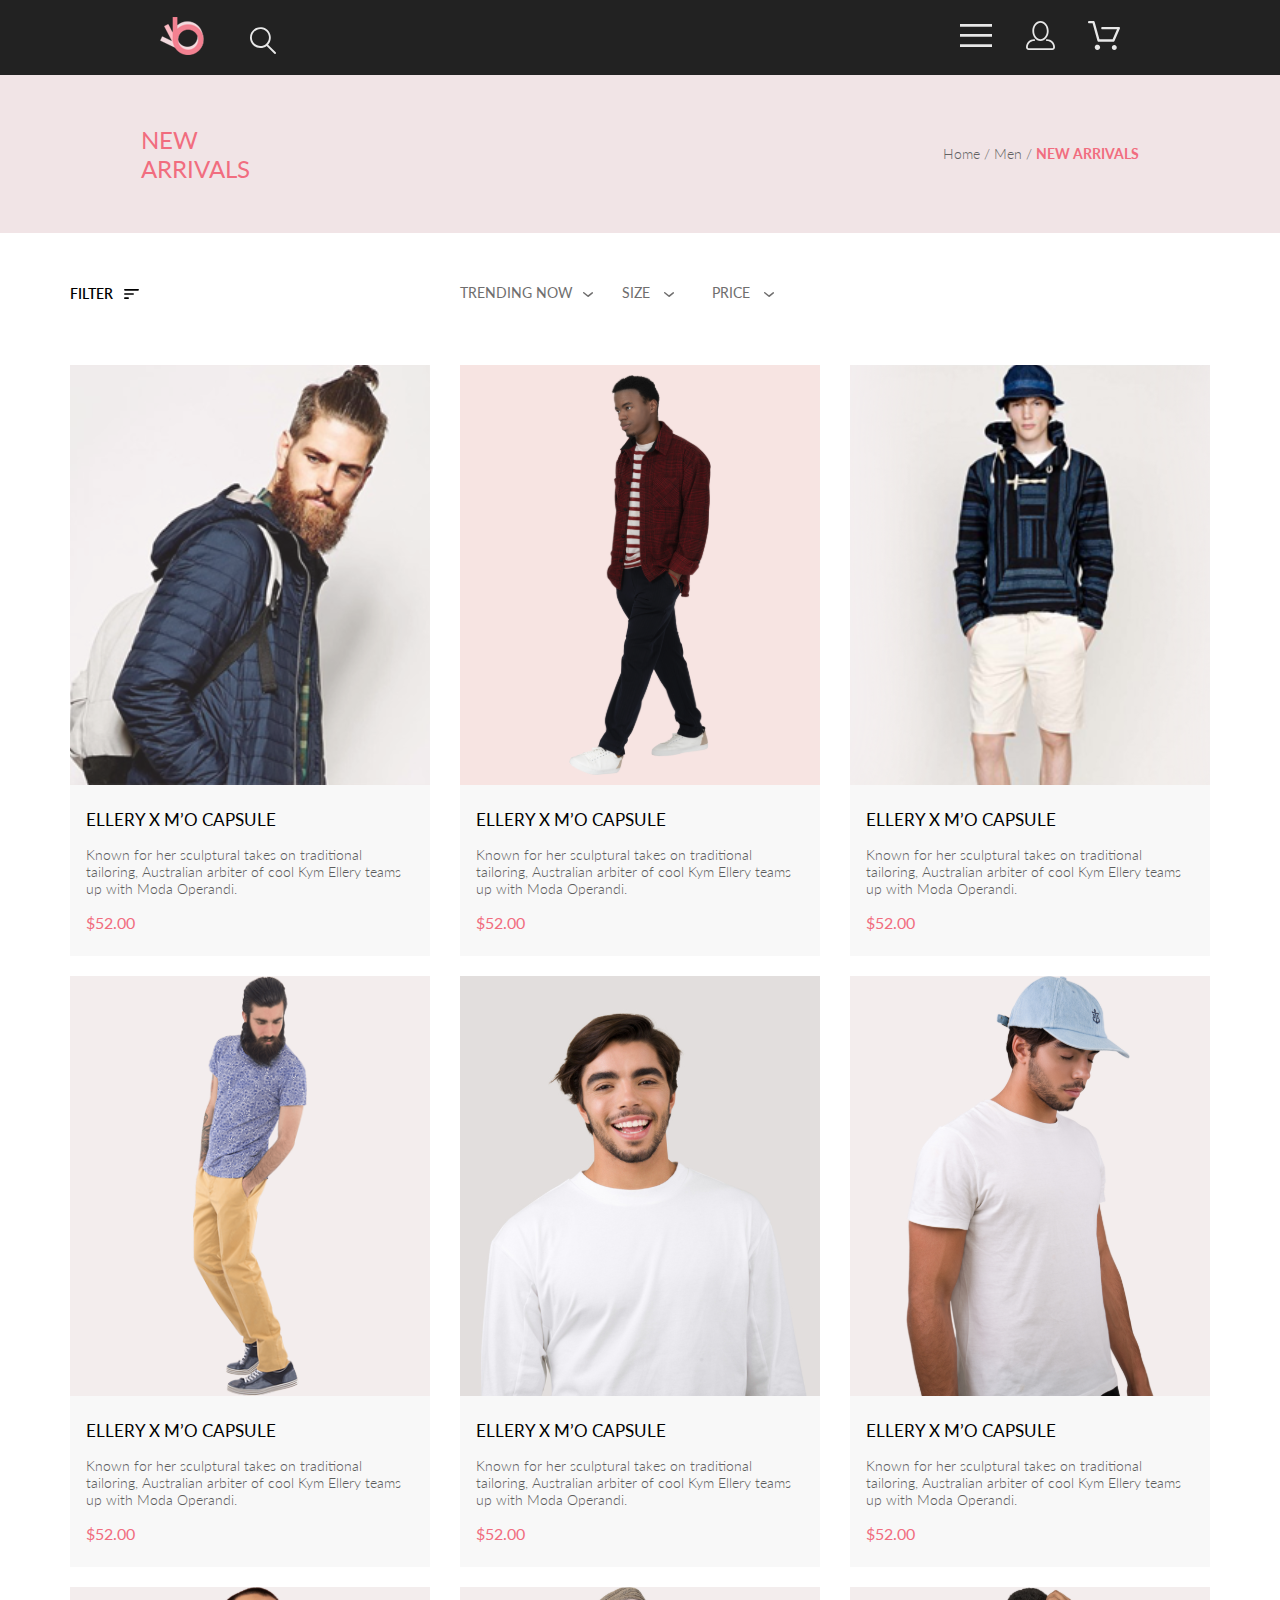
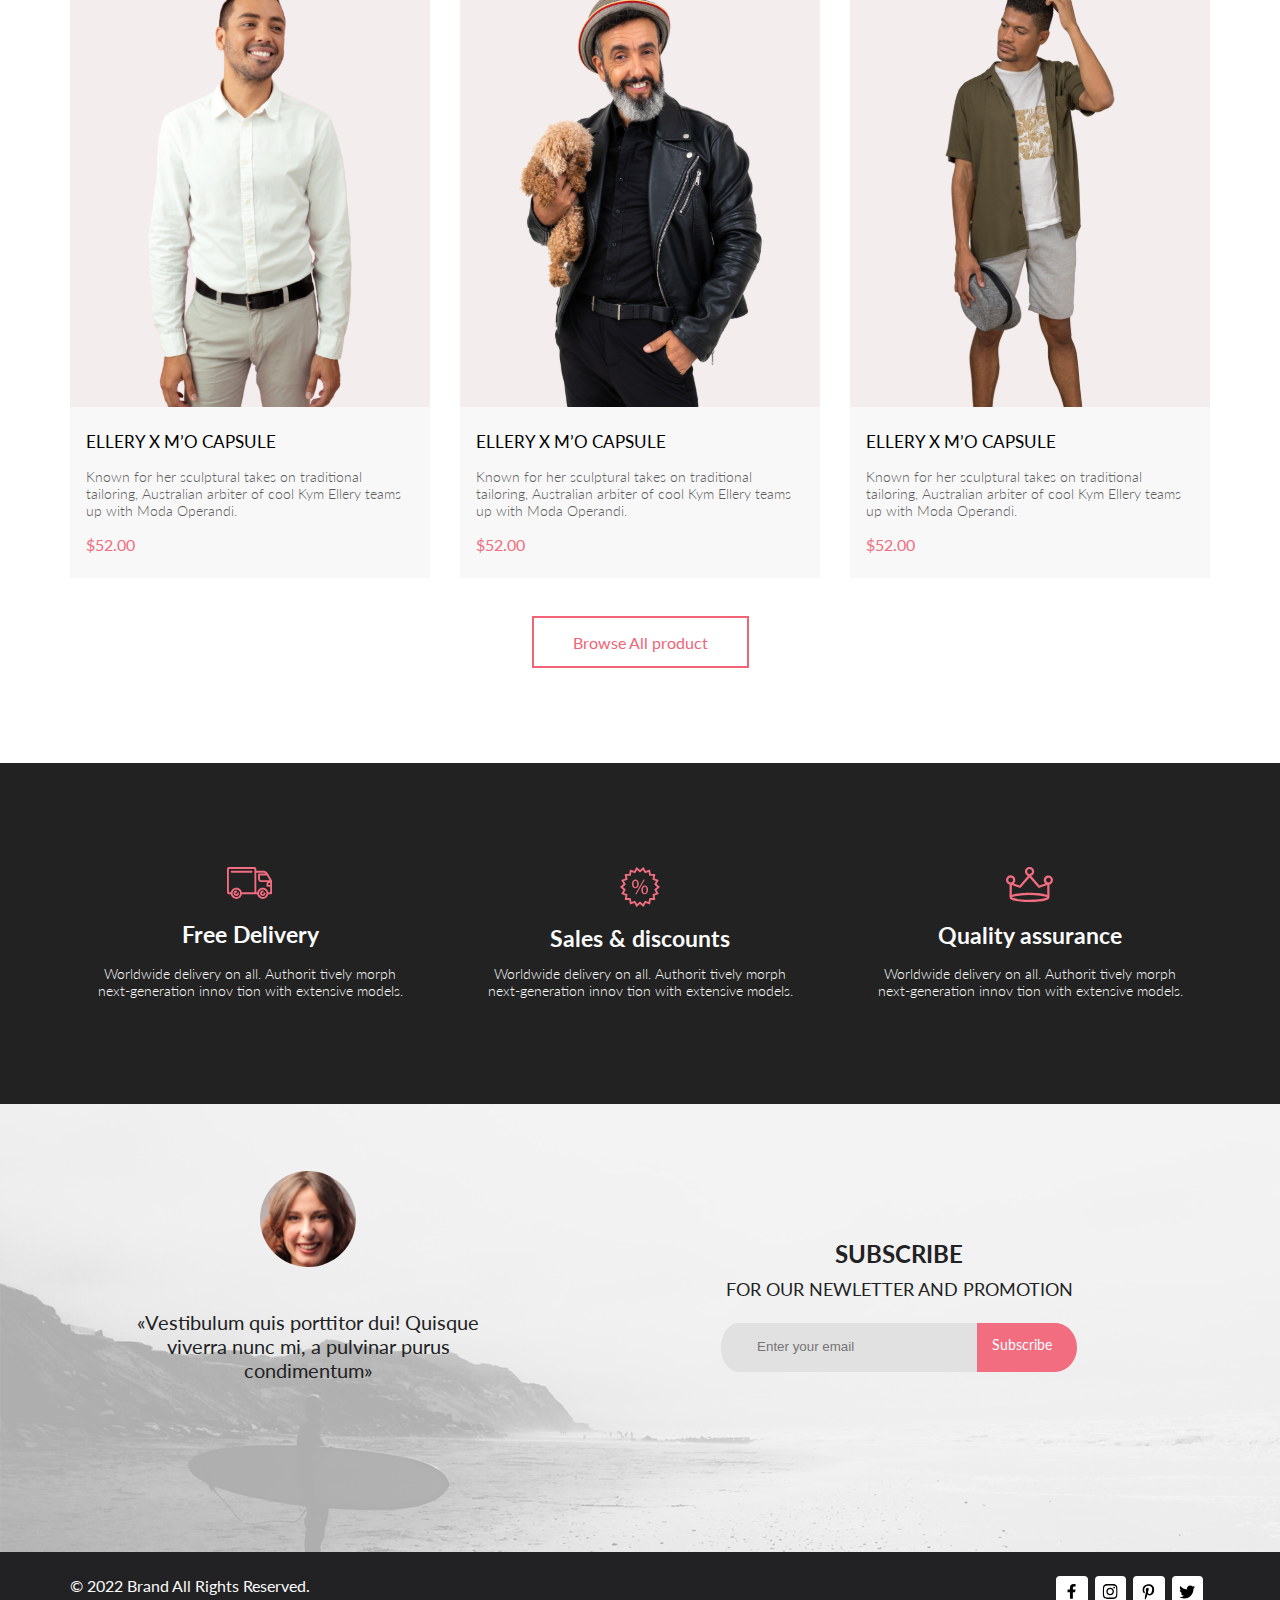
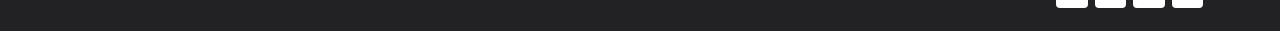
==== catalog.html @ faff92ba "создал выпадающие сортировки" ====
<!DOCTYPE html>
<html lang="en">
<head>
    <link rel="preconnect" href="https://fonts.googleapis.com">
    <link rel="preconnect" href="https://fonts.gstatic.com" crossorigin>
    <link href="https://fonts.googleapis.com/css2?family=Lato:wght@300;400;700;900&display=swap" rel="stylesheet">
    <meta charset="UTF-8">
    <meta name="viewport" content="width=device-width, initial-scale=1.0">
    <title>Document</title>
    <link rel="stylesheet" href="style.css">
</head>
<body>


    <header class="header_block">
        <div class="header">
            <nav class="left_header">
                <a class="ref_header refheader_5" href="index.html"><img class="left_header_logo" src="img/logo_left.svg"
                alt="logo_left"></a>                    <a class="ref_header refheader_4" href="#"><img src="img/Forma_1.svg" alt="forma_search"></a>
            </nav>
            <nav class="right_header">
                <a class="ref_header refheader_1" href="#"><img src="img/header/Forma1.svg" alt="Forma1"></a>
                <a class="ref_header refheader_2" href="#"><img src="img/header/Forma2.svg" alt="Forma2"></a>
                <a class="ref_header refheader_3" href="#"><img src="img/header/Forma3.svg" alt="Forma3"></a>
            </nav>
        </div>
    </header>


    <nav class="center_content_product">
        <div class="top_content_product">
            <div class="top_left">
                <div class="top_left_text">
                    <p class="new_arrivals_red_left">NEW ARRIVALS</p>
                </div>
            </div>
            <div class="right_top_product">
                <div class="right_top_box_product">
                    <a class="nav_ref_header" href="index.html">Home / </a>
                    <a class="nav_ref_header" href="catalog.html">Men / </a>
                    <a class="nav_ref_header" href="product.html"><span class="new_arrivals_red">NEW ARRIVALS</span></a>
                </div>
            </div>
        </div>
    </nav>
    <main class="filter_sort center">
        <details class="filter">
            <summary class="filter_summary"><span class="filter_text">FILTER</span> <svg width="15" height="10" viewBox="0 0 15 10" fill="none" xmlns="http://www.w3.org/2000/svg">
                <path
                    d="M0.833333 10H4.16667C4.625 10 5 9.625 5 9.16667C5 8.70833 4.625 8.33333 4.16667 8.33333H0.833333C0.375 8.33333 0 8.70833 0 9.16667C0 9.625 0.375 10 0.833333 10ZM0 0.833333C0 1.29167 0.375 1.66667 0.833333 1.66667H14.1667C14.625 1.66667 15 1.29167 15 0.833333C15 0.375 14.625 0 14.1667 0H0.833333C0.375 0 0 0.375 0 0.833333ZM0.833333 5.83333H9.16667C9.625 5.83333 10 5.45833 10 5C10 4.54167 9.625 4.16667 9.16667 4.16667H0.833333C0.375 4.16667 0 4.54167 0 5C0 5.45833 0.375 5.83333 0.833333 5.83333Z"
                    fill="black" />
            </svg>
            </summary>
            <div class="filter_content">
                <details open class="filter_item">
                    <summary class="filter_summary_heading">
                        <span class="filter_summary_heading_title">
                            CATEGORY
                        </span>
                    </summary>
                <div class="filter_link_box">
                    <a class="filter_link" href="#">Accessories</a>
                    <a class="filter_link" href="#">Bags</a>
                    <a class="filter_link" href="#">Denim</a>
                    <a class="filter_link" href="#">Hoodies & Sweatshirts</a>
                    <a class="filter_link" href="#">Jackets & Coats</a>
                    <a class="filter_link" href="#">Polos</a>
                    <a class="filter_link" href="#">Shirts</a>
                    <a class="filter_link" href="#">Shoes</a>
                    <a class="filter_link" href="#">Sweaters & Knits</a>
                    <a class="filter_link" href="#">T-Shirts</a>
                    <a class="filter_link" href="#">Tanks</a>
                </div>
                </details>
                <details class="filter_item">
                    <summary class="filter_summary_heading">
                        <span class="filter_summary_heading_title">
                            BRAND
                        </span>
                    </summary>
                    <div class="filter_link_box">
                        <a class="filter_link" href="#">Accessories</a>
                        <a class="filter_link" href="#">Bags</a>
                        <a class="filter_link" href="#">Denim</a>
                        <a class="filter_link" href="#">Hoodies & Sweatshirts</a>
                        <a class="filter_link" href="#">Jackets & Coats</a>
                        <a class="filter_link" href="#">Polos</a>
                        <a class="filter_link" href="#">Shirts</a>
                        <a class="filter_link" href="#">Shoes</a>
                        <a class="filter_link" href="#">Sweaters & Knits</a>
                        <a class="filter_link" href="#">T-Shirts</a>
                        <a class="filter_link" href="#">Tanks</a>
                    </div>
                </details>
                <details class="filter_item">
                    <summary class="filter_summary_heading">
                        <span class="filter_summary_heading_title">
                            DESIGNER
                        </span>
                    </summary>
                    <div class="filter_link_box">
                        <a class="filter_link" href="#">Accessories</a>
                        <a class="filter_link" href="#">Bags</a>
                        <a class="filter_link" href="#">Denim</a>
                        <a class="filter_link" href="#">Hoodies & Sweatshirts</a>
                        <a class="filter_link" href="#">Jackets & Coats</a>
                        <a class="filter_link" href="#">Polos</a>
                        <a class="filter_link" href="#">Shirts</a>
                        <a class="filter_link" href="#">Shoes</a>
                        <a class="filter_link" href="#">Sweaters & Knits</a>
                        <a class="filter_link" href="#">T-Shirts</a>
                        <a class="filter_link" href="#">Tanks</a>
                    </div>
                </details>
            </div>
        </details>
        <div class="sort">
            <details class="sort_trending">
                <summary class="sort_summary" >
                    <span class="sort_text">TRENDING NOW</span><svg width="11" height="6" viewBox="0 0 11 6" fill="none" xmlns="http://www.w3.org/2000/svg">
                        <path
                            d="M5.00214 5.00214C4.83521 5.00247 4.67343 4.94433 4.54488 4.83782L0.258102 1.2655C0.112196 1.14422 0.0204417 0.969958 0.00302325 0.781035C-0.0143952 0.592112 0.0439493 0.404007 0.165221 0.258101C0.286493 0.112196 0.460759 0.0204417 0.649682 0.00302327C0.838605 -0.0143952 1.02671 0.043949 1.17262 0.165221L5.00214 3.36602L8.83167 0.279536C8.90475 0.220188 8.98884 0.175869 9.0791 0.149125C9.16937 0.122382 9.26403 0.113741 9.35764 0.1237C9.45126 0.133659 9.54198 0.162021 9.6246 0.207156C9.70722 0.252292 9.7801 0.313311 9.83906 0.386705C9.90449 0.460167 9.95405 0.546351 9.98462 0.639855C10.0152 0.733359 10.0261 0.83217 10.0167 0.930097C10.0073 1.02802 9.97784 1.12296 9.93005 1.20895C9.88227 1.29494 9.81723 1.37013 9.73904 1.42982L5.45225 4.88068C5.32002 4.97036 5.16154 5.01312 5.00214 5.00214Z"
                            fill="#6F6E6E" />
                    </svg>
                </summary>
                <div class="sort_check_box_trending checked">

                    <input  class="sort_checkbox_item" type="checkbox" name="XS" id="XS">
                    <label for="XS">TOP</label>
                </div>
                <div class="sort_check_box_trending checked">

                    <input  class="sort_checkbox_item" type="checkbox" name="S" id="S" value="">
                    <label for="S">HIT</label>
                </div>
                <div class="sort_check_box_trending checked">

                    <input  class="sort_checkbox_item" type="checkbox" name="M" id="M">
                    <label for="M">HOT</label>
                </div>
                <div class="sort_check_box_trending checked">

                    <input  class="sort_checkbox_item" type="checkbox" name="L" id="L">
                    <label for="L">NEW</label>
                </div>
            </details>
            <details class="sort_size">
                <summary class="sort_summary">
                    <span class="sort_text">
                        SIZE
                    </span>
                    <svg width="11" height="6" viewBox="0 0 11 6"fill="none"
                        xmlns="http://www.w3.org/2000/svg">
                        <path
                        d="M5.00214 5.00214C4.83521 5.00247 4.67343 4.94433 4.54488 4.83782L0.258102 1.2655C0.112196 1.14422 0.0204417 0.969958 0.00302325 0.781035C-0.0143952 0.592112 0.0439493 0.404007 0.165221 0.258101C0.286493 0.112196 0.460759 0.0204417 0.649682 0.00302327C0.838605 -0.0143952 1.02671 0.043949 1.17262 0.165221L5.00214 3.36602L8.83167 0.279536C8.90475 0.220188 8.98884 0.175869 9.0791 0.149125C9.16937 0.122382 9.26403 0.113741 9.35764 0.1237C9.45126 0.133659 9.54198 0.162021 9.6246 0.207156C9.70722 0.252292 9.7801 0.313311 9.83906 0.386705C9.90449 0.460167 9.95405 0.546351 9.98462 0.639855C10.0152 0.733359 10.0261 0.83217 10.0167 0.930097C10.0073 1.02802 9.97784 1.12296 9.93005 1.20895C9.88227 1.29494 9.81723 1.37013 9.73904 1.42982L5.45225 4.88068C5.32002 4.97036 5.16154 5.01312 5.00214 5.00214Z"
                        fill="#6F6E6E" />
                    </svg>
                </summary>
                <div class="sort_box">
                    <div class="sort_check_box_size checked">
                        <input class="sort_checkbox_item" type="checkbox" name="XS" id="XS">
                        <label for="XS">XS</label>
                    </div>
                    <div class="sort_check_box_size checked">

                        <input class="sort_checkbox_item" type="checkbox" name="S" id="S">
                        <label for="S">S</label>
                    </div>
                    <div class="sort_check_box_size checked">

                        <input class="sort_checkbox_item" type="checkbox" name="M" id="M">
                        <label for="M">M</label>
                    </div>
                    <div class="sort_check_box_size checked">
                        <input class="sort_checkbox_item" type="checkbox" name="L" id="L">
                        <label for="L">L</label>
                    </div>
                </div>
            </details>
            <details class="sort_price">
                <summary class="sort_summary">
                    <span class="sort_text">
                        PRICE
                    </span>
                    <svg width="11" height="6" viewBox="0 0 11 6" fill="none"
                        xmlns="http://www.w3.org/2000/svg">
                        <path
                            d="M5.00214 5.00214C4.83521 5.00247 4.67343 4.94433 4.54488 4.83782L0.258102 1.2655C0.112196 1.14422 0.0204417 0.969958 0.00302325 0.781035C-0.0143952 0.592112 0.0439493 0.404007 0.165221 0.258101C0.286493 0.112196 0.460759 0.0204417 0.649682 0.00302327C0.838605 -0.0143952 1.02671 0.043949 1.17262 0.165221L5.00214 3.36602L8.83167 0.279536C8.90475 0.220188 8.98884 0.175869 9.0791 0.149125C9.16937 0.122382 9.26403 0.113741 9.35764 0.1237C9.45126 0.133659 9.54198 0.162021 9.6246 0.207156C9.70722 0.252292 9.7801 0.313311 9.83906 0.386705C9.90449 0.460167 9.95405 0.546351 9.98462 0.639855C10.0152 0.733359 10.0261 0.83217 10.0167 0.930097C10.0073 1.02802 9.97784 1.12296 9.93005 1.20895C9.88227 1.29494 9.81723 1.37013 9.73904 1.42982L5.45225 4.88068C5.32002 4.97036 5.16154 5.01312 5.00214 5.00214Z"
                        fill="#6F6E6E" />
                    </svg>
                </summary>
                <div class="sort_check_box_price checked">
                    <input class="sort_checkbox_item" type="checkbox" name="XS" id="XS">
                    <label for="XS">Cheaply</label>
                </div>
                <div class="sort_check_box_price checked">
                    <input class="sort_checkbox_item" type="checkbox" name="S" id="S">
                    <label for="S">Stock</label>
                </div>
                <div class="sort_check_box_price checked">
                    <input class="sort_checkbox_item" type="checkbox" name="M" id="M">
                    <label for="M">Expensive</label>
                </div>
                <div class="sort_check_box_price checked">
                    <input class="sort_checkbox_item" type="checkbox" name="L" id="L">
                    <label for="M">Exclusive</label>
                </div>
            </details>
        </div>
    </main>

    <main class="center_content">
            <div class="low_content">
                <div class="low_flex_grid_content">
                    <div class="low_grid_catalog">
                        <div class="item">
                            <div class="img">
                                <img class="img_grid_center" src="img/low/Rectangle15copy1.svg" width="360" height="420"
                                    alt="15copy">
                                <div class="mask">
                                    <div class="border_mask">
                                        <svg xmlns="http://www.w3.org/2000/svg" width="27" height="25" viewBox="0 0 27 25"
                                            fill="none">
                                            <path
                                                d="M21.9521 23.2662H21.8397C21.2306 23.2662 20.7188 22.7666 20.6746 22.1289C20.6302 21.4602 21.1187 20.8781 21.7637 20.8341C21.7891 20.8324 21.8156 20.8315 21.8417 20.8315C22.4587 20.8315 22.9755 21.3214 23.0213 21.9482C23.0331 22.1967 22.9926 22.5509 22.7371 22.8434L22.7312 22.8502L22.7254 22.8571C22.5287 23.0907 22.2619 23.2316 21.9521 23.2662ZM8.22003 23.2599C7.56946 23.2599 7.04022 22.7169 7.04022 22.0496C7.04022 21.3827 7.56946 20.8401 8.22003 20.8401C8.87061 20.8401 9.39984 21.3827 9.39984 22.0496C9.39984 22.7169 8.87061 23.2599 8.22003 23.2599Z"
                                                fill="white" />
                                            <path
                                                d="M21.8765 22.2662C21.9215 22.2549 21.9428 22.2339 21.9605 22.2129C21.9683 22.2037 21.9761 22.1946 21.9839 22.1855C22.0204 22.1438 22.0237 22.0553 22.0229 22.0105C22.0097 21.9044 21.9189 21.8315 21.8417 21.8315C21.838 21.8315 21.8341 21.8317 21.8317 21.8318C21.7536 21.8372 21.6658 21.9409 21.6724 22.0625C21.6818 22.1793 21.7679 22.2662 21.8397 22.2662H21.8765ZM8.22003 22.2599C8.31921 22.2599 8.39984 22.1655 8.39984 22.0496C8.39984 21.9341 8.31921 21.8401 8.22003 21.8401C8.12091 21.8401 8.04022 21.9341 8.04022 22.0496C8.04022 22.1655 8.12091 22.2599 8.22003 22.2599ZM21.9999 24.2662C21.9522 24.2662 21.8883 24.2662 21.8397 24.2662C20.7021 24.2662 19.7571 23.3545 19.677 22.198C19.5969 20.9929 20.4942 19.9183 21.6957 19.8364C21.7446 19.8331 21.7933 19.8315 21.8417 19.8315C22.9804 19.8315 23.9418 20.7324 24.0195 21.8884C24.051 22.4915 23.8746 23.0612 23.4903 23.5012C23.106 23.9575 22.5768 24.2177 21.9999 24.2662ZM8.22003 24.2599C7.01581 24.2599 6.04022 23.2709 6.04022 22.0496C6.04022 20.8291 7.01581 19.8401 8.22003 19.8401C9.42419 19.8401 10.3998 20.8291 10.3998 22.0496C10.3998 23.2709 9.42419 24.2599 8.22003 24.2599ZM21.1989 17.3938H9.13354C8.70062 17.3938 8.31635 17.1005 8.2038 16.6775L4.27802 2.24768H1.52222C0.993896 2.24768 0.561035 1.80859 0.561035 1.27039C0.561035 0.733032 0.993896 0.292969 1.52222 0.292969H4.99982C5.43182 0.292969 5.8161 0.586304 5.92859 1.01025L9.85443 15.4391H20.5581L24.1149 7.13379H12.2583C11.7291 7.13379 11.2962 6.69373 11.2962 6.15649C11.2962 5.61914 11.7291 5.17908 12.2583 5.17908H25.5891C25.9095 5.17908 26.2146 5.34192 26.3901 5.61914C26.5665 5.89539 26.5989 6.23743 26.4702 6.547L22.08 16.807C21.9198 17.1653 21.5832 17.3938 21.1989 17.3938Z"
                                                fill="white" />
                                            <path
                                                d="M21.8765 22.2662C21.9215 22.2549 21.9428 22.2339 21.9605 22.2129C21.9683 22.2037 21.9761 22.1946 21.9839 22.1855C22.0204 22.1438 22.0237 22.0553 22.0229 22.0105C22.0097 21.9044 21.9189 21.8315 21.8417 21.8315C21.838 21.8315 21.8341 21.8317 21.8317 21.8318C21.7536 21.8372 21.6658 21.9409 21.6724 22.0625C21.6818 22.1793 21.7679 22.2662 21.8397 22.2662H21.8765ZM8.22003 22.2599C8.31921 22.2599 8.39984 22.1655 8.39984 22.0496C8.39984 21.9341 8.31921 21.8401 8.22003 21.8401C8.12091 21.8401 8.04022 21.9341 8.04022 22.0496C8.04022 22.1655 8.12091 22.2599 8.22003 22.2599ZM21.9999 24.2662C21.9522 24.2662 21.8883 24.2662 21.8397 24.2662C20.7021 24.2662 19.7571 23.3545 19.677 22.198C19.5969 20.9929 20.4942 19.9183 21.6957 19.8364C21.7446 19.8331 21.7933 19.8315 21.8417 19.8315C22.9804 19.8315 23.9418 20.7324 24.0195 21.8884C24.051 22.4915 23.8746 23.0612 23.4903 23.5012C23.106 23.9575 22.5768 24.2177 21.9999 24.2662ZM8.22003 24.2599C7.01581 24.2599 6.04022 23.2709 6.04022 22.0496C6.04022 20.8291 7.01581 19.8401 8.22003 19.8401C9.42419 19.8401 10.3998 20.8291 10.3998 22.0496C10.3998 23.2709 9.42419 24.2599 8.22003 24.2599ZM21.1989 17.3938H9.13354C8.70062 17.3938 8.31635 17.1005 8.2038 16.6775L4.27802 2.24768H1.52222C0.993896 2.24768 0.561035 1.80859 0.561035 1.27039C0.561035 0.733032 0.993896 0.292969 1.52222 0.292969H4.99982C5.43182 0.292969 5.8161 0.586304 5.92859 1.01025L9.85443 15.4391H20.5581L24.1149 7.13379H12.2583C11.7291 7.13379 11.2962 6.69373 11.2962 6.15649C11.2962 5.61914 11.7291 5.17908 12.2583 5.17908H25.5891C25.9095 5.17908 26.2146 5.34192 26.3901 5.61914C26.5665 5.89539 26.5989 6.23743 26.4702 6.547L22.08 16.807C21.9198 17.1653 21.5832 17.3938 21.1989 17.3938Z"
                                                fill="white" />
                                        </svg>
                                        <p class="to_take">Add to&nbsp;Cart</p>
                                    </div>
                                </div>
                            </div>
                            <div class="low_grid_text_box">
                                <h5 class="h5_grid_title">ELLERY X&nbsp;M&rsquo;O CAPSULE</h5>
                                <p class="p_greed_text">Known for her sculptural takes on&nbsp;traditional tailoring,
                                    Australian arbiter of&nbsp;cool Kym Ellery teams up&nbsp;with Moda
                                    Operandi.</p>
                                <h5 class="price">$52.00</h5>
                            </div>
                        </div>
                        <div class="item">
                            <div class="img">
                                <img class="img_grid_center_2" src="img/catalog/Layer_51_black.svg" alt="Layer_51_black">
                                <div class="mask">
                                    <div class="border_mask">
                                        <svg xmlns="http://www.w3.org/2000/svg" width="27" height="25" viewBox="0 0 27 25"
                                            fill="none">
                                            <path
                                                d="M21.9521 23.2662H21.8397C21.2306 23.2662 20.7188 22.7666 20.6746 22.1289C20.6302 21.4602 21.1187 20.8781 21.7637 20.8341C21.7891 20.8324 21.8156 20.8315 21.8417 20.8315C22.4587 20.8315 22.9755 21.3214 23.0213 21.9482C23.0331 22.1967 22.9926 22.5509 22.7371 22.8434L22.7312 22.8502L22.7254 22.8571C22.5287 23.0907 22.2619 23.2316 21.9521 23.2662ZM8.22003 23.2599C7.56946 23.2599 7.04022 22.7169 7.04022 22.0496C7.04022 21.3827 7.56946 20.8401 8.22003 20.8401C8.87061 20.8401 9.39984 21.3827 9.39984 22.0496C9.39984 22.7169 8.87061 23.2599 8.22003 23.2599Z"
                                                fill="white" />
                                            <path
                                                d="M21.8765 22.2662C21.9215 22.2549 21.9428 22.2339 21.9605 22.2129C21.9683 22.2037 21.9761 22.1946 21.9839 22.1855C22.0204 22.1438 22.0237 22.0553 22.0229 22.0105C22.0097 21.9044 21.9189 21.8315 21.8417 21.8315C21.838 21.8315 21.8341 21.8317 21.8317 21.8318C21.7536 21.8372 21.6658 21.9409 21.6724 22.0625C21.6818 22.1793 21.7679 22.2662 21.8397 22.2662H21.8765ZM8.22003 22.2599C8.31921 22.2599 8.39984 22.1655 8.39984 22.0496C8.39984 21.9341 8.31921 21.8401 8.22003 21.8401C8.12091 21.8401 8.04022 21.9341 8.04022 22.0496C8.04022 22.1655 8.12091 22.2599 8.22003 22.2599ZM21.9999 24.2662C21.9522 24.2662 21.8883 24.2662 21.8397 24.2662C20.7021 24.2662 19.7571 23.3545 19.677 22.198C19.5969 20.9929 20.4942 19.9183 21.6957 19.8364C21.7446 19.8331 21.7933 19.8315 21.8417 19.8315C22.9804 19.8315 23.9418 20.7324 24.0195 21.8884C24.051 22.4915 23.8746 23.0612 23.4903 23.5012C23.106 23.9575 22.5768 24.2177 21.9999 24.2662ZM8.22003 24.2599C7.01581 24.2599 6.04022 23.2709 6.04022 22.0496C6.04022 20.8291 7.01581 19.8401 8.22003 19.8401C9.42419 19.8401 10.3998 20.8291 10.3998 22.0496C10.3998 23.2709 9.42419 24.2599 8.22003 24.2599ZM21.1989 17.3938H9.13354C8.70062 17.3938 8.31635 17.1005 8.2038 16.6775L4.27802 2.24768H1.52222C0.993896 2.24768 0.561035 1.80859 0.561035 1.27039C0.561035 0.733032 0.993896 0.292969 1.52222 0.292969H4.99982C5.43182 0.292969 5.8161 0.586304 5.92859 1.01025L9.85443 15.4391H20.5581L24.1149 7.13379H12.2583C11.7291 7.13379 11.2962 6.69373 11.2962 6.15649C11.2962 5.61914 11.7291 5.17908 12.2583 5.17908H25.5891C25.9095 5.17908 26.2146 5.34192 26.3901 5.61914C26.5665 5.89539 26.5989 6.23743 26.4702 6.547L22.08 16.807C21.9198 17.1653 21.5832 17.3938 21.1989 17.3938Z"
                                                fill="white" />
                                            <path
                                                d="M21.8765 22.2662C21.9215 22.2549 21.9428 22.2339 21.9605 22.2129C21.9683 22.2037 21.9761 22.1946 21.9839 22.1855C22.0204 22.1438 22.0237 22.0553 22.0229 22.0105C22.0097 21.9044 21.9189 21.8315 21.8417 21.8315C21.838 21.8315 21.8341 21.8317 21.8317 21.8318C21.7536 21.8372 21.6658 21.9409 21.6724 22.0625C21.6818 22.1793 21.7679 22.2662 21.8397 22.2662H21.8765ZM8.22003 22.2599C8.31921 22.2599 8.39984 22.1655 8.39984 22.0496C8.39984 21.9341 8.31921 21.8401 8.22003 21.8401C8.12091 21.8401 8.04022 21.9341 8.04022 22.0496C8.04022 22.1655 8.12091 22.2599 8.22003 22.2599ZM21.9999 24.2662C21.9522 24.2662 21.8883 24.2662 21.8397 24.2662C20.7021 24.2662 19.7571 23.3545 19.677 22.198C19.5969 20.9929 20.4942 19.9183 21.6957 19.8364C21.7446 19.8331 21.7933 19.8315 21.8417 19.8315C22.9804 19.8315 23.9418 20.7324 24.0195 21.8884C24.051 22.4915 23.8746 23.0612 23.4903 23.5012C23.106 23.9575 22.5768 24.2177 21.9999 24.2662ZM8.22003 24.2599C7.01581 24.2599 6.04022 23.2709 6.04022 22.0496C6.04022 20.8291 7.01581 19.8401 8.22003 19.8401C9.42419 19.8401 10.3998 20.8291 10.3998 22.0496C10.3998 23.2709 9.42419 24.2599 8.22003 24.2599ZM21.1989 17.3938H9.13354C8.70062 17.3938 8.31635 17.1005 8.2038 16.6775L4.27802 2.24768H1.52222C0.993896 2.24768 0.561035 1.80859 0.561035 1.27039C0.561035 0.733032 0.993896 0.292969 1.52222 0.292969H4.99982C5.43182 0.292969 5.8161 0.586304 5.92859 1.01025L9.85443 15.4391H20.5581L24.1149 7.13379H12.2583C11.7291 7.13379 11.2962 6.69373 11.2962 6.15649C11.2962 5.61914 11.7291 5.17908 12.2583 5.17908H25.5891C25.9095 5.17908 26.2146 5.34192 26.3901 5.61914C26.5665 5.89539 26.5989 6.23743 26.4702 6.547L22.08 16.807C21.9198 17.1653 21.5832 17.3938 21.1989 17.3938Z"
                                                fill="white" />
                                        </svg>
                                        <p class="to_take">Add to&nbsp;Cart</p>
                                    </div>
                                </div>
                            </div>
                            <div class="low_grid_text_box">
                                <h5 class="h5_grid_title">ELLERY X&nbsp;M&rsquo;O CAPSULE</h5>
                                <p class="p_greed_text">Known for her sculptural takes on&nbsp;traditional tailoring,
                                    Australian arbiter of&nbsp;cool Kym Ellery teams up&nbsp;with Moda
                                    Operandi.</p>
                                <h5 class="price">$52.00</h5>
                            </div>
                        </div>
                        <div class="item">
                            <div class="img">
                                <img class="img_grid_center" src="img/low/Rectangle15copy_1.svg" alt="15copy1">
                                <div class="mask">
                                    <div class="border_mask">
                                        <svg xmlns="http://www.w3.org/2000/svg" width="27" height="25" viewBox="0 0 27 25"
                                            fill="none">
                                            <path
                                                d="M21.9521 23.2662H21.8397C21.2306 23.2662 20.7188 22.7666 20.6746 22.1289C20.6302 21.4602 21.1187 20.8781 21.7637 20.8341C21.7891 20.8324 21.8156 20.8315 21.8417 20.8315C22.4587 20.8315 22.9755 21.3214 23.0213 21.9482C23.0331 22.1967 22.9926 22.5509 22.7371 22.8434L22.7312 22.8502L22.7254 22.8571C22.5287 23.0907 22.2619 23.2316 21.9521 23.2662ZM8.22003 23.2599C7.56946 23.2599 7.04022 22.7169 7.04022 22.0496C7.04022 21.3827 7.56946 20.8401 8.22003 20.8401C8.87061 20.8401 9.39984 21.3827 9.39984 22.0496C9.39984 22.7169 8.87061 23.2599 8.22003 23.2599Z"
                                                fill="white" />
                                            <path
                                                d="M21.8765 22.2662C21.9215 22.2549 21.9428 22.2339 21.9605 22.2129C21.9683 22.2037 21.9761 22.1946 21.9839 22.1855C22.0204 22.1438 22.0237 22.0553 22.0229 22.0105C22.0097 21.9044 21.9189 21.8315 21.8417 21.8315C21.838 21.8315 21.8341 21.8317 21.8317 21.8318C21.7536 21.8372 21.6658 21.9409 21.6724 22.0625C21.6818 22.1793 21.7679 22.2662 21.8397 22.2662H21.8765ZM8.22003 22.2599C8.31921 22.2599 8.39984 22.1655 8.39984 22.0496C8.39984 21.9341 8.31921 21.8401 8.22003 21.8401C8.12091 21.8401 8.04022 21.9341 8.04022 22.0496C8.04022 22.1655 8.12091 22.2599 8.22003 22.2599ZM21.9999 24.2662C21.9522 24.2662 21.8883 24.2662 21.8397 24.2662C20.7021 24.2662 19.7571 23.3545 19.677 22.198C19.5969 20.9929 20.4942 19.9183 21.6957 19.8364C21.7446 19.8331 21.7933 19.8315 21.8417 19.8315C22.9804 19.8315 23.9418 20.7324 24.0195 21.8884C24.051 22.4915 23.8746 23.0612 23.4903 23.5012C23.106 23.9575 22.5768 24.2177 21.9999 24.2662ZM8.22003 24.2599C7.01581 24.2599 6.04022 23.2709 6.04022 22.0496C6.04022 20.8291 7.01581 19.8401 8.22003 19.8401C9.42419 19.8401 10.3998 20.8291 10.3998 22.0496C10.3998 23.2709 9.42419 24.2599 8.22003 24.2599ZM21.1989 17.3938H9.13354C8.70062 17.3938 8.31635 17.1005 8.2038 16.6775L4.27802 2.24768H1.52222C0.993896 2.24768 0.561035 1.80859 0.561035 1.27039C0.561035 0.733032 0.993896 0.292969 1.52222 0.292969H4.99982C5.43182 0.292969 5.8161 0.586304 5.92859 1.01025L9.85443 15.4391H20.5581L24.1149 7.13379H12.2583C11.7291 7.13379 11.2962 6.69373 11.2962 6.15649C11.2962 5.61914 11.7291 5.17908 12.2583 5.17908H25.5891C25.9095 5.17908 26.2146 5.34192 26.3901 5.61914C26.5665 5.89539 26.5989 6.23743 26.4702 6.547L22.08 16.807C21.9198 17.1653 21.5832 17.3938 21.1989 17.3938Z"
                                                fill="white" />
                                            <path
                                                d="M21.8765 22.2662C21.9215 22.2549 21.9428 22.2339 21.9605 22.2129C21.9683 22.2037 21.9761 22.1946 21.9839 22.1855C22.0204 22.1438 22.0237 22.0553 22.0229 22.0105C22.0097 21.9044 21.9189 21.8315 21.8417 21.8315C21.838 21.8315 21.8341 21.8317 21.8317 21.8318C21.7536 21.8372 21.6658 21.9409 21.6724 22.0625C21.6818 22.1793 21.7679 22.2662 21.8397 22.2662H21.8765ZM8.22003 22.2599C8.31921 22.2599 8.39984 22.1655 8.39984 22.0496C8.39984 21.9341 8.31921 21.8401 8.22003 21.8401C8.12091 21.8401 8.04022 21.9341 8.04022 22.0496C8.04022 22.1655 8.12091 22.2599 8.22003 22.2599ZM21.9999 24.2662C21.9522 24.2662 21.8883 24.2662 21.8397 24.2662C20.7021 24.2662 19.7571 23.3545 19.677 22.198C19.5969 20.9929 20.4942 19.9183 21.6957 19.8364C21.7446 19.8331 21.7933 19.8315 21.8417 19.8315C22.9804 19.8315 23.9418 20.7324 24.0195 21.8884C24.051 22.4915 23.8746 23.0612 23.4903 23.5012C23.106 23.9575 22.5768 24.2177 21.9999 24.2662ZM8.22003 24.2599C7.01581 24.2599 6.04022 23.2709 6.04022 22.0496C6.04022 20.8291 7.01581 19.8401 8.22003 19.8401C9.42419 19.8401 10.3998 20.8291 10.3998 22.0496C10.3998 23.2709 9.42419 24.2599 8.22003 24.2599ZM21.1989 17.3938H9.13354C8.70062 17.3938 8.31635 17.1005 8.2038 16.6775L4.27802 2.24768H1.52222C0.993896 2.24768 0.561035 1.80859 0.561035 1.27039C0.561035 0.733032 0.993896 0.292969 1.52222 0.292969H4.99982C5.43182 0.292969 5.8161 0.586304 5.92859 1.01025L9.85443 15.4391H20.5581L24.1149 7.13379H12.2583C11.7291 7.13379 11.2962 6.69373 11.2962 6.15649C11.2962 5.61914 11.7291 5.17908 12.2583 5.17908H25.5891C25.9095 5.17908 26.2146 5.34192 26.3901 5.61914C26.5665 5.89539 26.5989 6.23743 26.4702 6.547L22.08 16.807C21.9198 17.1653 21.5832 17.3938 21.1989 17.3938Z"
                                                fill="white" />
                                        </svg>
                                        <p class="to_take">Add to&nbsp;Cart</p>
                                    </div>
                                </div>
                            </div>
                            <div class="low_grid_text_box">
                                <h5 class="h5_grid_title">ELLERY X&nbsp;M&rsquo;O CAPSULE</h5>
                                <p class="p_greed_text">Known for her sculptural takes on&nbsp;traditional tailoring,
                                    Australian arbiter of&nbsp;cool Kym Ellery teams up&nbsp;with Moda
                                    Operandi.</p>
                                <h5 class="price">$52.00</h5>
                            </div>
                        </div>
                        <div class="item">
                            <div class="img"><img class="img_grid_center" src="img/low/Rectangle15copy2.svg" alt="15copy2">
                                <div class="mask">
                                    <div class="border_mask">
                                        <svg xmlns="http://www.w3.org/2000/svg" width="27" height="25" viewBox="0 0 27 25"
                                            fill="none">
                                            <path
                                                d="M21.9521 23.2662H21.8397C21.2306 23.2662 20.7188 22.7666 20.6746 22.1289C20.6302 21.4602 21.1187 20.8781 21.7637 20.8341C21.7891 20.8324 21.8156 20.8315 21.8417 20.8315C22.4587 20.8315 22.9755 21.3214 23.0213 21.9482C23.0331 22.1967 22.9926 22.5509 22.7371 22.8434L22.7312 22.8502L22.7254 22.8571C22.5287 23.0907 22.2619 23.2316 21.9521 23.2662ZM8.22003 23.2599C7.56946 23.2599 7.04022 22.7169 7.04022 22.0496C7.04022 21.3827 7.56946 20.8401 8.22003 20.8401C8.87061 20.8401 9.39984 21.3827 9.39984 22.0496C9.39984 22.7169 8.87061 23.2599 8.22003 23.2599Z"
                                                fill="white" />
                                            <path
                                                d="M21.8765 22.2662C21.9215 22.2549 21.9428 22.2339 21.9605 22.2129C21.9683 22.2037 21.9761 22.1946 21.9839 22.1855C22.0204 22.1438 22.0237 22.0553 22.0229 22.0105C22.0097 21.9044 21.9189 21.8315 21.8417 21.8315C21.838 21.8315 21.8341 21.8317 21.8317 21.8318C21.7536 21.8372 21.6658 21.9409 21.6724 22.0625C21.6818 22.1793 21.7679 22.2662 21.8397 22.2662H21.8765ZM8.22003 22.2599C8.31921 22.2599 8.39984 22.1655 8.39984 22.0496C8.39984 21.9341 8.31921 21.8401 8.22003 21.8401C8.12091 21.8401 8.04022 21.9341 8.04022 22.0496C8.04022 22.1655 8.12091 22.2599 8.22003 22.2599ZM21.9999 24.2662C21.9522 24.2662 21.8883 24.2662 21.8397 24.2662C20.7021 24.2662 19.7571 23.3545 19.677 22.198C19.5969 20.9929 20.4942 19.9183 21.6957 19.8364C21.7446 19.8331 21.7933 19.8315 21.8417 19.8315C22.9804 19.8315 23.9418 20.7324 24.0195 21.8884C24.051 22.4915 23.8746 23.0612 23.4903 23.5012C23.106 23.9575 22.5768 24.2177 21.9999 24.2662ZM8.22003 24.2599C7.01581 24.2599 6.04022 23.2709 6.04022 22.0496C6.04022 20.8291 7.01581 19.8401 8.22003 19.8401C9.42419 19.8401 10.3998 20.8291 10.3998 22.0496C10.3998 23.2709 9.42419 24.2599 8.22003 24.2599ZM21.1989 17.3938H9.13354C8.70062 17.3938 8.31635 17.1005 8.2038 16.6775L4.27802 2.24768H1.52222C0.993896 2.24768 0.561035 1.80859 0.561035 1.27039C0.561035 0.733032 0.993896 0.292969 1.52222 0.292969H4.99982C5.43182 0.292969 5.8161 0.586304 5.92859 1.01025L9.85443 15.4391H20.5581L24.1149 7.13379H12.2583C11.7291 7.13379 11.2962 6.69373 11.2962 6.15649C11.2962 5.61914 11.7291 5.17908 12.2583 5.17908H25.5891C25.9095 5.17908 26.2146 5.34192 26.3901 5.61914C26.5665 5.89539 26.5989 6.23743 26.4702 6.547L22.08 16.807C21.9198 17.1653 21.5832 17.3938 21.1989 17.3938Z"
                                                fill="white" />
                                            <path
                                                d="M21.8765 22.2662C21.9215 22.2549 21.9428 22.2339 21.9605 22.2129C21.9683 22.2037 21.9761 22.1946 21.9839 22.1855C22.0204 22.1438 22.0237 22.0553 22.0229 22.0105C22.0097 21.9044 21.9189 21.8315 21.8417 21.8315C21.838 21.8315 21.8341 21.8317 21.8317 21.8318C21.7536 21.8372 21.6658 21.9409 21.6724 22.0625C21.6818 22.1793 21.7679 22.2662 21.8397 22.2662H21.8765ZM8.22003 22.2599C8.31921 22.2599 8.39984 22.1655 8.39984 22.0496C8.39984 21.9341 8.31921 21.8401 8.22003 21.8401C8.12091 21.8401 8.04022 21.9341 8.04022 22.0496C8.04022 22.1655 8.12091 22.2599 8.22003 22.2599ZM21.9999 24.2662C21.9522 24.2662 21.8883 24.2662 21.8397 24.2662C20.7021 24.2662 19.7571 23.3545 19.677 22.198C19.5969 20.9929 20.4942 19.9183 21.6957 19.8364C21.7446 19.8331 21.7933 19.8315 21.8417 19.8315C22.9804 19.8315 23.9418 20.7324 24.0195 21.8884C24.051 22.4915 23.8746 23.0612 23.4903 23.5012C23.106 23.9575 22.5768 24.2177 21.9999 24.2662ZM8.22003 24.2599C7.01581 24.2599 6.04022 23.2709 6.04022 22.0496C6.04022 20.8291 7.01581 19.8401 8.22003 19.8401C9.42419 19.8401 10.3998 20.8291 10.3998 22.0496C10.3998 23.2709 9.42419 24.2599 8.22003 24.2599ZM21.1989 17.3938H9.13354C8.70062 17.3938 8.31635 17.1005 8.2038 16.6775L4.27802 2.24768H1.52222C0.993896 2.24768 0.561035 1.80859 0.561035 1.27039C0.561035 0.733032 0.993896 0.292969 1.52222 0.292969H4.99982C5.43182 0.292969 5.8161 0.586304 5.92859 1.01025L9.85443 15.4391H20.5581L24.1149 7.13379H12.2583C11.7291 7.13379 11.2962 6.69373 11.2962 6.15649C11.2962 5.61914 11.7291 5.17908 12.2583 5.17908H25.5891C25.9095 5.17908 26.2146 5.34192 26.3901 5.61914C26.5665 5.89539 26.5989 6.23743 26.4702 6.547L22.08 16.807C21.9198 17.1653 21.5832 17.3938 21.1989 17.3938Z"
                                                fill="white" />
                                        </svg>
                                        <p class="to_take">Add to&nbsp;Cart</p>
                                    </div>
                                </div>
                            </div>
                            <div class="low_grid_text_box">
                                <h5 class="h5_grid_title">ELLERY X&nbsp;M&rsquo;O CAPSULE</h5>
                                <p class="p_greed_text">Known for her sculptural takes on&nbsp;traditional tailoring,
                                    Australian arbiter of&nbsp;cool Kym Ellery teams up&nbsp;with Moda
                                    Operandi.</p>
                                <h5 class="price">$52.00</h5>
                            </div>
                        </div>
                        <div class="item">
                            <div class="img"><img class="img_grid_center" src="img/catalog/Layer_52_black.svg" alt="Layer_52_black">
                                <div class="mask">
                                    <div class="border_mask">
                                        <svg xmlns="http://www.w3.org/2000/svg" width="27" height="25" viewBox="0 0 27 25"
                                            fill="none">
                                            <path
                                                d="M21.9521 23.2662H21.8397C21.2306 23.2662 20.7188 22.7666 20.6746 22.1289C20.6302 21.4602 21.1187 20.8781 21.7637 20.8341C21.7891 20.8324 21.8156 20.8315 21.8417 20.8315C22.4587 20.8315 22.9755 21.3214 23.0213 21.9482C23.0331 22.1967 22.9926 22.5509 22.7371 22.8434L22.7312 22.8502L22.7254 22.8571C22.5287 23.0907 22.2619 23.2316 21.9521 23.2662ZM8.22003 23.2599C7.56946 23.2599 7.04022 22.7169 7.04022 22.0496C7.04022 21.3827 7.56946 20.8401 8.22003 20.8401C8.87061 20.8401 9.39984 21.3827 9.39984 22.0496C9.39984 22.7169 8.87061 23.2599 8.22003 23.2599Z"
                                                fill="white" />
                                            <path
                                                d="M21.8765 22.2662C21.9215 22.2549 21.9428 22.2339 21.9605 22.2129C21.9683 22.2037 21.9761 22.1946 21.9839 22.1855C22.0204 22.1438 22.0237 22.0553 22.0229 22.0105C22.0097 21.9044 21.9189 21.8315 21.8417 21.8315C21.838 21.8315 21.8341 21.8317 21.8317 21.8318C21.7536 21.8372 21.6658 21.9409 21.6724 22.0625C21.6818 22.1793 21.7679 22.2662 21.8397 22.2662H21.8765ZM8.22003 22.2599C8.31921 22.2599 8.39984 22.1655 8.39984 22.0496C8.39984 21.9341 8.31921 21.8401 8.22003 21.8401C8.12091 21.8401 8.04022 21.9341 8.04022 22.0496C8.04022 22.1655 8.12091 22.2599 8.22003 22.2599ZM21.9999 24.2662C21.9522 24.2662 21.8883 24.2662 21.8397 24.2662C20.7021 24.2662 19.7571 23.3545 19.677 22.198C19.5969 20.9929 20.4942 19.9183 21.6957 19.8364C21.7446 19.8331 21.7933 19.8315 21.8417 19.8315C22.9804 19.8315 23.9418 20.7324 24.0195 21.8884C24.051 22.4915 23.8746 23.0612 23.4903 23.5012C23.106 23.9575 22.5768 24.2177 21.9999 24.2662ZM8.22003 24.2599C7.01581 24.2599 6.04022 23.2709 6.04022 22.0496C6.04022 20.8291 7.01581 19.8401 8.22003 19.8401C9.42419 19.8401 10.3998 20.8291 10.3998 22.0496C10.3998 23.2709 9.42419 24.2599 8.22003 24.2599ZM21.1989 17.3938H9.13354C8.70062 17.3938 8.31635 17.1005 8.2038 16.6775L4.27802 2.24768H1.52222C0.993896 2.24768 0.561035 1.80859 0.561035 1.27039C0.561035 0.733032 0.993896 0.292969 1.52222 0.292969H4.99982C5.43182 0.292969 5.8161 0.586304 5.92859 1.01025L9.85443 15.4391H20.5581L24.1149 7.13379H12.2583C11.7291 7.13379 11.2962 6.69373 11.2962 6.15649C11.2962 5.61914 11.7291 5.17908 12.2583 5.17908H25.5891C25.9095 5.17908 26.2146 5.34192 26.3901 5.61914C26.5665 5.89539 26.5989 6.23743 26.4702 6.547L22.08 16.807C21.9198 17.1653 21.5832 17.3938 21.1989 17.3938Z"
                                                fill="white" />
                                            <path
                                                d="M21.8765 22.2662C21.9215 22.2549 21.9428 22.2339 21.9605 22.2129C21.9683 22.2037 21.9761 22.1946 21.9839 22.1855C22.0204 22.1438 22.0237 22.0553 22.0229 22.0105C22.0097 21.9044 21.9189 21.8315 21.8417 21.8315C21.838 21.8315 21.8341 21.8317 21.8317 21.8318C21.7536 21.8372 21.6658 21.9409 21.6724 22.0625C21.6818 22.1793 21.7679 22.2662 21.8397 22.2662H21.8765ZM8.22003 22.2599C8.31921 22.2599 8.39984 22.1655 8.39984 22.0496C8.39984 21.9341 8.31921 21.8401 8.22003 21.8401C8.12091 21.8401 8.04022 21.9341 8.04022 22.0496C8.04022 22.1655 8.12091 22.2599 8.22003 22.2599ZM21.9999 24.2662C21.9522 24.2662 21.8883 24.2662 21.8397 24.2662C20.7021 24.2662 19.7571 23.3545 19.677 22.198C19.5969 20.9929 20.4942 19.9183 21.6957 19.8364C21.7446 19.8331 21.7933 19.8315 21.8417 19.8315C22.9804 19.8315 23.9418 20.7324 24.0195 21.8884C24.051 22.4915 23.8746 23.0612 23.4903 23.5012C23.106 23.9575 22.5768 24.2177 21.9999 24.2662ZM8.22003 24.2599C7.01581 24.2599 6.04022 23.2709 6.04022 22.0496C6.04022 20.8291 7.01581 19.8401 8.22003 19.8401C9.42419 19.8401 10.3998 20.8291 10.3998 22.0496C10.3998 23.2709 9.42419 24.2599 8.22003 24.2599ZM21.1989 17.3938H9.13354C8.70062 17.3938 8.31635 17.1005 8.2038 16.6775L4.27802 2.24768H1.52222C0.993896 2.24768 0.561035 1.80859 0.561035 1.27039C0.561035 0.733032 0.993896 0.292969 1.52222 0.292969H4.99982C5.43182 0.292969 5.8161 0.586304 5.92859 1.01025L9.85443 15.4391H20.5581L24.1149 7.13379H12.2583C11.7291 7.13379 11.2962 6.69373 11.2962 6.15649C11.2962 5.61914 11.7291 5.17908 12.2583 5.17908H25.5891C25.9095 5.17908 26.2146 5.34192 26.3901 5.61914C26.5665 5.89539 26.5989 6.23743 26.4702 6.547L22.08 16.807C21.9198 17.1653 21.5832 17.3938 21.1989 17.3938Z"
                                                fill="white" />
                                        </svg>
                                        <p class="to_take">Add to&nbsp;Cart</p>
                                    </div>
                                </div>
                            </div>
                            <div class="low_grid_text_box">
                                <h5 class="h5_grid_title">ELLERY X&nbsp;M&rsquo;O CAPSULE</h5>
                                <p class="p_greed_text">Known for her sculptural takes on&nbsp;traditional tailoring,
                                    Australian arbiter of&nbsp;cool Kym Ellery teams up&nbsp;with Moda
                                    Operandi.</p>
                                <h5 class="price">$52.00</h5>
                            </div>
                        </div>
                        <div class="item">
                            <div class="img"><img class="img_grid_center" src="img/catalog/Layer_53_black.svg" alt="Layer_53_black">
                                <div class="mask">
                                    <div class="border_mask">
                                        <svg xmlns="http://www.w3.org/2000/svg" width="27" height="25" viewBox="0 0 27 25"
                                            fill="none">
                                            <path
                                                d="M21.9521 23.2662H21.8397C21.2306 23.2662 20.7188 22.7666 20.6746 22.1289C20.6302 21.4602 21.1187 20.8781 21.7637 20.8341C21.7891 20.8324 21.8156 20.8315 21.8417 20.8315C22.4587 20.8315 22.9755 21.3214 23.0213 21.9482C23.0331 22.1967 22.9926 22.5509 22.7371 22.8434L22.7312 22.8502L22.7254 22.8571C22.5287 23.0907 22.2619 23.2316 21.9521 23.2662ZM8.22003 23.2599C7.56946 23.2599 7.04022 22.7169 7.04022 22.0496C7.04022 21.3827 7.56946 20.8401 8.22003 20.8401C8.87061 20.8401 9.39984 21.3827 9.39984 22.0496C9.39984 22.7169 8.87061 23.2599 8.22003 23.2599Z"
                                                fill="white" />
                                            <path
                                                d="M21.8765 22.2662C21.9215 22.2549 21.9428 22.2339 21.9605 22.2129C21.9683 22.2037 21.9761 22.1946 21.9839 22.1855C22.0204 22.1438 22.0237 22.0553 22.0229 22.0105C22.0097 21.9044 21.9189 21.8315 21.8417 21.8315C21.838 21.8315 21.8341 21.8317 21.8317 21.8318C21.7536 21.8372 21.6658 21.9409 21.6724 22.0625C21.6818 22.1793 21.7679 22.2662 21.8397 22.2662H21.8765ZM8.22003 22.2599C8.31921 22.2599 8.39984 22.1655 8.39984 22.0496C8.39984 21.9341 8.31921 21.8401 8.22003 21.8401C8.12091 21.8401 8.04022 21.9341 8.04022 22.0496C8.04022 22.1655 8.12091 22.2599 8.22003 22.2599ZM21.9999 24.2662C21.9522 24.2662 21.8883 24.2662 21.8397 24.2662C20.7021 24.2662 19.7571 23.3545 19.677 22.198C19.5969 20.9929 20.4942 19.9183 21.6957 19.8364C21.7446 19.8331 21.7933 19.8315 21.8417 19.8315C22.9804 19.8315 23.9418 20.7324 24.0195 21.8884C24.051 22.4915 23.8746 23.0612 23.4903 23.5012C23.106 23.9575 22.5768 24.2177 21.9999 24.2662ZM8.22003 24.2599C7.01581 24.2599 6.04022 23.2709 6.04022 22.0496C6.04022 20.8291 7.01581 19.8401 8.22003 19.8401C9.42419 19.8401 10.3998 20.8291 10.3998 22.0496C10.3998 23.2709 9.42419 24.2599 8.22003 24.2599ZM21.1989 17.3938H9.13354C8.70062 17.3938 8.31635 17.1005 8.2038 16.6775L4.27802 2.24768H1.52222C0.993896 2.24768 0.561035 1.80859 0.561035 1.27039C0.561035 0.733032 0.993896 0.292969 1.52222 0.292969H4.99982C5.43182 0.292969 5.8161 0.586304 5.92859 1.01025L9.85443 15.4391H20.5581L24.1149 7.13379H12.2583C11.7291 7.13379 11.2962 6.69373 11.2962 6.15649C11.2962 5.61914 11.7291 5.17908 12.2583 5.17908H25.5891C25.9095 5.17908 26.2146 5.34192 26.3901 5.61914C26.5665 5.89539 26.5989 6.23743 26.4702 6.547L22.08 16.807C21.9198 17.1653 21.5832 17.3938 21.1989 17.3938Z"
                                                fill="white" />
                                            <path
                                                d="M21.8765 22.2662C21.9215 22.2549 21.9428 22.2339 21.9605 22.2129C21.9683 22.2037 21.9761 22.1946 21.9839 22.1855C22.0204 22.1438 22.0237 22.0553 22.0229 22.0105C22.0097 21.9044 21.9189 21.8315 21.8417 21.8315C21.838 21.8315 21.8341 21.8317 21.8317 21.8318C21.7536 21.8372 21.6658 21.9409 21.6724 22.0625C21.6818 22.1793 21.7679 22.2662 21.8397 22.2662H21.8765ZM8.22003 22.2599C8.31921 22.2599 8.39984 22.1655 8.39984 22.0496C8.39984 21.9341 8.31921 21.8401 8.22003 21.8401C8.12091 21.8401 8.04022 21.9341 8.04022 22.0496C8.04022 22.1655 8.12091 22.2599 8.22003 22.2599ZM21.9999 24.2662C21.9522 24.2662 21.8883 24.2662 21.8397 24.2662C20.7021 24.2662 19.7571 23.3545 19.677 22.198C19.5969 20.9929 20.4942 19.9183 21.6957 19.8364C21.7446 19.8331 21.7933 19.8315 21.8417 19.8315C22.9804 19.8315 23.9418 20.7324 24.0195 21.8884C24.051 22.4915 23.8746 23.0612 23.4903 23.5012C23.106 23.9575 22.5768 24.2177 21.9999 24.2662ZM8.22003 24.2599C7.01581 24.2599 6.04022 23.2709 6.04022 22.0496C6.04022 20.8291 7.01581 19.8401 8.22003 19.8401C9.42419 19.8401 10.3998 20.8291 10.3998 22.0496C10.3998 23.2709 9.42419 24.2599 8.22003 24.2599ZM21.1989 17.3938H9.13354C8.70062 17.3938 8.31635 17.1005 8.2038 16.6775L4.27802 2.24768H1.52222C0.993896 2.24768 0.561035 1.80859 0.561035 1.27039C0.561035 0.733032 0.993896 0.292969 1.52222 0.292969H4.99982C5.43182 0.292969 5.8161 0.586304 5.92859 1.01025L9.85443 15.4391H20.5581L24.1149 7.13379H12.2583C11.7291 7.13379 11.2962 6.69373 11.2962 6.15649C11.2962 5.61914 11.7291 5.17908 12.2583 5.17908H25.5891C25.9095 5.17908 26.2146 5.34192 26.3901 5.61914C26.5665 5.89539 26.5989 6.23743 26.4702 6.547L22.08 16.807C21.9198 17.1653 21.5832 17.3938 21.1989 17.3938Z"
                                                fill="white" />
                                        </svg>
                                        <p class="to_take">Add to&nbsp;Cart</p>
                                    </div>
                                </div>
                            </div>
                            <div class="low_grid_text_box">
                                <h5 class="h5_grid_title">ELLERY X&nbsp;M&rsquo;O CAPSULE</h5>
                                <p class="p_greed_text">Known for her sculptural takes on&nbsp;traditional tailoring,
                                    Australian arbiter of&nbsp;cool Kym Ellery teams up&nbsp;with Moda
                                    Operandi.</p>
                                <h5 class="price">$52.00</h5>
                            </div>
                        </div>
                        <div class="item">
                            <div class="img"><img class="img_grid_center" src="img/catalog/Layer_54_black.svg" alt="Layer_54_black">
                                <div class="mask">
                                    <div class="border_mask">
                                        <svg xmlns="http://www.w3.org/2000/svg" width="27" height="25" viewBox="0 0 27 25" fill="none">
                                            <path
                                                d="M21.9521 23.2662H21.8397C21.2306 23.2662 20.7188 22.7666 20.6746 22.1289C20.6302 21.4602 21.1187 20.8781 21.7637 20.8341C21.7891 20.8324 21.8156 20.8315 21.8417 20.8315C22.4587 20.8315 22.9755 21.3214 23.0213 21.9482C23.0331 22.1967 22.9926 22.5509 22.7371 22.8434L22.7312 22.8502L22.7254 22.8571C22.5287 23.0907 22.2619 23.2316 21.9521 23.2662ZM8.22003 23.2599C7.56946 23.2599 7.04022 22.7169 7.04022 22.0496C7.04022 21.3827 7.56946 20.8401 8.22003 20.8401C8.87061 20.8401 9.39984 21.3827 9.39984 22.0496C9.39984 22.7169 8.87061 23.2599 8.22003 23.2599Z"
                                                fill="white" />
                                            <path
                                                d="M21.8765 22.2662C21.9215 22.2549 21.9428 22.2339 21.9605 22.2129C21.9683 22.2037 21.9761 22.1946 21.9839 22.1855C22.0204 22.1438 22.0237 22.0553 22.0229 22.0105C22.0097 21.9044 21.9189 21.8315 21.8417 21.8315C21.838 21.8315 21.8341 21.8317 21.8317 21.8318C21.7536 21.8372 21.6658 21.9409 21.6724 22.0625C21.6818 22.1793 21.7679 22.2662 21.8397 22.2662H21.8765ZM8.22003 22.2599C8.31921 22.2599 8.39984 22.1655 8.39984 22.0496C8.39984 21.9341 8.31921 21.8401 8.22003 21.8401C8.12091 21.8401 8.04022 21.9341 8.04022 22.0496C8.04022 22.1655 8.12091 22.2599 8.22003 22.2599ZM21.9999 24.2662C21.9522 24.2662 21.8883 24.2662 21.8397 24.2662C20.7021 24.2662 19.7571 23.3545 19.677 22.198C19.5969 20.9929 20.4942 19.9183 21.6957 19.8364C21.7446 19.8331 21.7933 19.8315 21.8417 19.8315C22.9804 19.8315 23.9418 20.7324 24.0195 21.8884C24.051 22.4915 23.8746 23.0612 23.4903 23.5012C23.106 23.9575 22.5768 24.2177 21.9999 24.2662ZM8.22003 24.2599C7.01581 24.2599 6.04022 23.2709 6.04022 22.0496C6.04022 20.8291 7.01581 19.8401 8.22003 19.8401C9.42419 19.8401 10.3998 20.8291 10.3998 22.0496C10.3998 23.2709 9.42419 24.2599 8.22003 24.2599ZM21.1989 17.3938H9.13354C8.70062 17.3938 8.31635 17.1005 8.2038 16.6775L4.27802 2.24768H1.52222C0.993896 2.24768 0.561035 1.80859 0.561035 1.27039C0.561035 0.733032 0.993896 0.292969 1.52222 0.292969H4.99982C5.43182 0.292969 5.8161 0.586304 5.92859 1.01025L9.85443 15.4391H20.5581L24.1149 7.13379H12.2583C11.7291 7.13379 11.2962 6.69373 11.2962 6.15649C11.2962 5.61914 11.7291 5.17908 12.2583 5.17908H25.5891C25.9095 5.17908 26.2146 5.34192 26.3901 5.61914C26.5665 5.89539 26.5989 6.23743 26.4702 6.547L22.08 16.807C21.9198 17.1653 21.5832 17.3938 21.1989 17.3938Z"
                                                fill="white" />
                                            <path
                                                d="M21.8765 22.2662C21.9215 22.2549 21.9428 22.2339 21.9605 22.2129C21.9683 22.2037 21.9761 22.1946 21.9839 22.1855C22.0204 22.1438 22.0237 22.0553 22.0229 22.0105C22.0097 21.9044 21.9189 21.8315 21.8417 21.8315C21.838 21.8315 21.8341 21.8317 21.8317 21.8318C21.7536 21.8372 21.6658 21.9409 21.6724 22.0625C21.6818 22.1793 21.7679 22.2662 21.8397 22.2662H21.8765ZM8.22003 22.2599C8.31921 22.2599 8.39984 22.1655 8.39984 22.0496C8.39984 21.9341 8.31921 21.8401 8.22003 21.8401C8.12091 21.8401 8.04022 21.9341 8.04022 22.0496C8.04022 22.1655 8.12091 22.2599 8.22003 22.2599ZM21.9999 24.2662C21.9522 24.2662 21.8883 24.2662 21.8397 24.2662C20.7021 24.2662 19.7571 23.3545 19.677 22.198C19.5969 20.9929 20.4942 19.9183 21.6957 19.8364C21.7446 19.8331 21.7933 19.8315 21.8417 19.8315C22.9804 19.8315 23.9418 20.7324 24.0195 21.8884C24.051 22.4915 23.8746 23.0612 23.4903 23.5012C23.106 23.9575 22.5768 24.2177 21.9999 24.2662ZM8.22003 24.2599C7.01581 24.2599 6.04022 23.2709 6.04022 22.0496C6.04022 20.8291 7.01581 19.8401 8.22003 19.8401C9.42419 19.8401 10.3998 20.8291 10.3998 22.0496C10.3998 23.2709 9.42419 24.2599 8.22003 24.2599ZM21.1989 17.3938H9.13354C8.70062 17.3938 8.31635 17.1005 8.2038 16.6775L4.27802 2.24768H1.52222C0.993896 2.24768 0.561035 1.80859 0.561035 1.27039C0.561035 0.733032 0.993896 0.292969 1.52222 0.292969H4.99982C5.43182 0.292969 5.8161 0.586304 5.92859 1.01025L9.85443 15.4391H20.5581L24.1149 7.13379H12.2583C11.7291 7.13379 11.2962 6.69373 11.2962 6.15649C11.2962 5.61914 11.7291 5.17908 12.2583 5.17908H25.5891C25.9095 5.17908 26.2146 5.34192 26.3901 5.61914C26.5665 5.89539 26.5989 6.23743 26.4702 6.547L22.08 16.807C21.9198 17.1653 21.5832 17.3938 21.1989 17.3938Z"
                                                fill="white" />
                                        </svg>
                                        <p class="to_take">Add to&nbsp;Cart</p>
                                    </div>
                                </div>
                            </div>
                            <div class="low_grid_text_box">
                                <h5 class="h5_grid_title">ELLERY X&nbsp;M&rsquo;O CAPSULE</h5>
                                <p class="p_greed_text">Known for her sculptural takes on&nbsp;traditional tailoring,
                                    Australian arbiter of&nbsp;cool Kym Ellery teams up&nbsp;with Moda
                                    Operandi.</p>
                                <h5 class="price">$52.00</h5>
                            </div>
                        </div>
                        <div class="item">
                            <div class="img"><img class="img_grid_center" src="img/catalog/Layer_55_black.svg" alt="Layer_55_black">
                                <div class="mask">
                                    <div class="border_mask">
                                        <svg xmlns="http://www.w3.org/2000/svg" width="27" height="25" viewBox="0 0 27 25" fill="none">
                                            <path
                                                d="M21.9521 23.2662H21.8397C21.2306 23.2662 20.7188 22.7666 20.6746 22.1289C20.6302 21.4602 21.1187 20.8781 21.7637 20.8341C21.7891 20.8324 21.8156 20.8315 21.8417 20.8315C22.4587 20.8315 22.9755 21.3214 23.0213 21.9482C23.0331 22.1967 22.9926 22.5509 22.7371 22.8434L22.7312 22.8502L22.7254 22.8571C22.5287 23.0907 22.2619 23.2316 21.9521 23.2662ZM8.22003 23.2599C7.56946 23.2599 7.04022 22.7169 7.04022 22.0496C7.04022 21.3827 7.56946 20.8401 8.22003 20.8401C8.87061 20.8401 9.39984 21.3827 9.39984 22.0496C9.39984 22.7169 8.87061 23.2599 8.22003 23.2599Z"
                                                fill="white" />
                                            <path
                                                d="M21.8765 22.2662C21.9215 22.2549 21.9428 22.2339 21.9605 22.2129C21.9683 22.2037 21.9761 22.1946 21.9839 22.1855C22.0204 22.1438 22.0237 22.0553 22.0229 22.0105C22.0097 21.9044 21.9189 21.8315 21.8417 21.8315C21.838 21.8315 21.8341 21.8317 21.8317 21.8318C21.7536 21.8372 21.6658 21.9409 21.6724 22.0625C21.6818 22.1793 21.7679 22.2662 21.8397 22.2662H21.8765ZM8.22003 22.2599C8.31921 22.2599 8.39984 22.1655 8.39984 22.0496C8.39984 21.9341 8.31921 21.8401 8.22003 21.8401C8.12091 21.8401 8.04022 21.9341 8.04022 22.0496C8.04022 22.1655 8.12091 22.2599 8.22003 22.2599ZM21.9999 24.2662C21.9522 24.2662 21.8883 24.2662 21.8397 24.2662C20.7021 24.2662 19.7571 23.3545 19.677 22.198C19.5969 20.9929 20.4942 19.9183 21.6957 19.8364C21.7446 19.8331 21.7933 19.8315 21.8417 19.8315C22.9804 19.8315 23.9418 20.7324 24.0195 21.8884C24.051 22.4915 23.8746 23.0612 23.4903 23.5012C23.106 23.9575 22.5768 24.2177 21.9999 24.2662ZM8.22003 24.2599C7.01581 24.2599 6.04022 23.2709 6.04022 22.0496C6.04022 20.8291 7.01581 19.8401 8.22003 19.8401C9.42419 19.8401 10.3998 20.8291 10.3998 22.0496C10.3998 23.2709 9.42419 24.2599 8.22003 24.2599ZM21.1989 17.3938H9.13354C8.70062 17.3938 8.31635 17.1005 8.2038 16.6775L4.27802 2.24768H1.52222C0.993896 2.24768 0.561035 1.80859 0.561035 1.27039C0.561035 0.733032 0.993896 0.292969 1.52222 0.292969H4.99982C5.43182 0.292969 5.8161 0.586304 5.92859 1.01025L9.85443 15.4391H20.5581L24.1149 7.13379H12.2583C11.7291 7.13379 11.2962 6.69373 11.2962 6.15649C11.2962 5.61914 11.7291 5.17908 12.2583 5.17908H25.5891C25.9095 5.17908 26.2146 5.34192 26.3901 5.61914C26.5665 5.89539 26.5989 6.23743 26.4702 6.547L22.08 16.807C21.9198 17.1653 21.5832 17.3938 21.1989 17.3938Z"
                                                fill="white" />
                                            <path
                                                d="M21.8765 22.2662C21.9215 22.2549 21.9428 22.2339 21.9605 22.2129C21.9683 22.2037 21.9761 22.1946 21.9839 22.1855C22.0204 22.1438 22.0237 22.0553 22.0229 22.0105C22.0097 21.9044 21.9189 21.8315 21.8417 21.8315C21.838 21.8315 21.8341 21.8317 21.8317 21.8318C21.7536 21.8372 21.6658 21.9409 21.6724 22.0625C21.6818 22.1793 21.7679 22.2662 21.8397 22.2662H21.8765ZM8.22003 22.2599C8.31921 22.2599 8.39984 22.1655 8.39984 22.0496C8.39984 21.9341 8.31921 21.8401 8.22003 21.8401C8.12091 21.8401 8.04022 21.9341 8.04022 22.0496C8.04022 22.1655 8.12091 22.2599 8.22003 22.2599ZM21.9999 24.2662C21.9522 24.2662 21.8883 24.2662 21.8397 24.2662C20.7021 24.2662 19.7571 23.3545 19.677 22.198C19.5969 20.9929 20.4942 19.9183 21.6957 19.8364C21.7446 19.8331 21.7933 19.8315 21.8417 19.8315C22.9804 19.8315 23.9418 20.7324 24.0195 21.8884C24.051 22.4915 23.8746 23.0612 23.4903 23.5012C23.106 23.9575 22.5768 24.2177 21.9999 24.2662ZM8.22003 24.2599C7.01581 24.2599 6.04022 23.2709 6.04022 22.0496C6.04022 20.8291 7.01581 19.8401 8.22003 19.8401C9.42419 19.8401 10.3998 20.8291 10.3998 22.0496C10.3998 23.2709 9.42419 24.2599 8.22003 24.2599ZM21.1989 17.3938H9.13354C8.70062 17.3938 8.31635 17.1005 8.2038 16.6775L4.27802 2.24768H1.52222C0.993896 2.24768 0.561035 1.80859 0.561035 1.27039C0.561035 0.733032 0.993896 0.292969 1.52222 0.292969H4.99982C5.43182 0.292969 5.8161 0.586304 5.92859 1.01025L9.85443 15.4391H20.5581L24.1149 7.13379H12.2583C11.7291 7.13379 11.2962 6.69373 11.2962 6.15649C11.2962 5.61914 11.7291 5.17908 12.2583 5.17908H25.5891C25.9095 5.17908 26.2146 5.34192 26.3901 5.61914C26.5665 5.89539 26.5989 6.23743 26.4702 6.547L22.08 16.807C21.9198 17.1653 21.5832 17.3938 21.1989 17.3938Z"
                                                fill="white" />
                                        </svg>
                                        <p class="to_take">Add to&nbsp;Cart</p>
                                    </div>
                                </div>
                            </div>
                            <div class="low_grid_text_box">
                                <h5 class="h5_grid_title">ELLERY X&nbsp;M&rsquo;O CAPSULE</h5>
                                <p class="p_greed_text">Known for her sculptural takes on&nbsp;traditional tailoring,
                                    Australian arbiter of&nbsp;cool Kym Ellery teams up&nbsp;with Moda
                                    Operandi.</p>
                                <h5 class="price">$52.00</h5>
                            </div>
                        </div>
                        <div class="item">
                            <div class="img"><img class="img_grid_center" src="img/catalog/Layer_56_black.svg" alt="Layer_56_black">
                                <div class="mask">
                                    <div class="border_mask">
                                        <svg xmlns="http://www.w3.org/2000/svg" width="27" height="25" viewBox="0 0 27 25" fill="none">
                                            <path
                                                d="M21.9521 23.2662H21.8397C21.2306 23.2662 20.7188 22.7666 20.6746 22.1289C20.6302 21.4602 21.1187 20.8781 21.7637 20.8341C21.7891 20.8324 21.8156 20.8315 21.8417 20.8315C22.4587 20.8315 22.9755 21.3214 23.0213 21.9482C23.0331 22.1967 22.9926 22.5509 22.7371 22.8434L22.7312 22.8502L22.7254 22.8571C22.5287 23.0907 22.2619 23.2316 21.9521 23.2662ZM8.22003 23.2599C7.56946 23.2599 7.04022 22.7169 7.04022 22.0496C7.04022 21.3827 7.56946 20.8401 8.22003 20.8401C8.87061 20.8401 9.39984 21.3827 9.39984 22.0496C9.39984 22.7169 8.87061 23.2599 8.22003 23.2599Z"
                                                fill="white" />
                                            <path
                                                d="M21.8765 22.2662C21.9215 22.2549 21.9428 22.2339 21.9605 22.2129C21.9683 22.2037 21.9761 22.1946 21.9839 22.1855C22.0204 22.1438 22.0237 22.0553 22.0229 22.0105C22.0097 21.9044 21.9189 21.8315 21.8417 21.8315C21.838 21.8315 21.8341 21.8317 21.8317 21.8318C21.7536 21.8372 21.6658 21.9409 21.6724 22.0625C21.6818 22.1793 21.7679 22.2662 21.8397 22.2662H21.8765ZM8.22003 22.2599C8.31921 22.2599 8.39984 22.1655 8.39984 22.0496C8.39984 21.9341 8.31921 21.8401 8.22003 21.8401C8.12091 21.8401 8.04022 21.9341 8.04022 22.0496C8.04022 22.1655 8.12091 22.2599 8.22003 22.2599ZM21.9999 24.2662C21.9522 24.2662 21.8883 24.2662 21.8397 24.2662C20.7021 24.2662 19.7571 23.3545 19.677 22.198C19.5969 20.9929 20.4942 19.9183 21.6957 19.8364C21.7446 19.8331 21.7933 19.8315 21.8417 19.8315C22.9804 19.8315 23.9418 20.7324 24.0195 21.8884C24.051 22.4915 23.8746 23.0612 23.4903 23.5012C23.106 23.9575 22.5768 24.2177 21.9999 24.2662ZM8.22003 24.2599C7.01581 24.2599 6.04022 23.2709 6.04022 22.0496C6.04022 20.8291 7.01581 19.8401 8.22003 19.8401C9.42419 19.8401 10.3998 20.8291 10.3998 22.0496C10.3998 23.2709 9.42419 24.2599 8.22003 24.2599ZM21.1989 17.3938H9.13354C8.70062 17.3938 8.31635 17.1005 8.2038 16.6775L4.27802 2.24768H1.52222C0.993896 2.24768 0.561035 1.80859 0.561035 1.27039C0.561035 0.733032 0.993896 0.292969 1.52222 0.292969H4.99982C5.43182 0.292969 5.8161 0.586304 5.92859 1.01025L9.85443 15.4391H20.5581L24.1149 7.13379H12.2583C11.7291 7.13379 11.2962 6.69373 11.2962 6.15649C11.2962 5.61914 11.7291 5.17908 12.2583 5.17908H25.5891C25.9095 5.17908 26.2146 5.34192 26.3901 5.61914C26.5665 5.89539 26.5989 6.23743 26.4702 6.547L22.08 16.807C21.9198 17.1653 21.5832 17.3938 21.1989 17.3938Z"
                                                fill="white" />
                                            <path
                                                d="M21.8765 22.2662C21.9215 22.2549 21.9428 22.2339 21.9605 22.2129C21.9683 22.2037 21.9761 22.1946 21.9839 22.1855C22.0204 22.1438 22.0237 22.0553 22.0229 22.0105C22.0097 21.9044 21.9189 21.8315 21.8417 21.8315C21.838 21.8315 21.8341 21.8317 21.8317 21.8318C21.7536 21.8372 21.6658 21.9409 21.6724 22.0625C21.6818 22.1793 21.7679 22.2662 21.8397 22.2662H21.8765ZM8.22003 22.2599C8.31921 22.2599 8.39984 22.1655 8.39984 22.0496C8.39984 21.9341 8.31921 21.8401 8.22003 21.8401C8.12091 21.8401 8.04022 21.9341 8.04022 22.0496C8.04022 22.1655 8.12091 22.2599 8.22003 22.2599ZM21.9999 24.2662C21.9522 24.2662 21.8883 24.2662 21.8397 24.2662C20.7021 24.2662 19.7571 23.3545 19.677 22.198C19.5969 20.9929 20.4942 19.9183 21.6957 19.8364C21.7446 19.8331 21.7933 19.8315 21.8417 19.8315C22.9804 19.8315 23.9418 20.7324 24.0195 21.8884C24.051 22.4915 23.8746 23.0612 23.4903 23.5012C23.106 23.9575 22.5768 24.2177 21.9999 24.2662ZM8.22003 24.2599C7.01581 24.2599 6.04022 23.2709 6.04022 22.0496C6.04022 20.8291 7.01581 19.8401 8.22003 19.8401C9.42419 19.8401 10.3998 20.8291 10.3998 22.0496C10.3998 23.2709 9.42419 24.2599 8.22003 24.2599ZM21.1989 17.3938H9.13354C8.70062 17.3938 8.31635 17.1005 8.2038 16.6775L4.27802 2.24768H1.52222C0.993896 2.24768 0.561035 1.80859 0.561035 1.27039C0.561035 0.733032 0.993896 0.292969 1.52222 0.292969H4.99982C5.43182 0.292969 5.8161 0.586304 5.92859 1.01025L9.85443 15.4391H20.5581L24.1149 7.13379H12.2583C11.7291 7.13379 11.2962 6.69373 11.2962 6.15649C11.2962 5.61914 11.7291 5.17908 12.2583 5.17908H25.5891C25.9095 5.17908 26.2146 5.34192 26.3901 5.61914C26.5665 5.89539 26.5989 6.23743 26.4702 6.547L22.08 16.807C21.9198 17.1653 21.5832 17.3938 21.1989 17.3938Z"
                                                fill="white" />
                                        </svg>
                                        <p class="to_take">Add to&nbsp;Cart</p>
                                    </div>
                                </div>
                            </div>
                            <div class="low_grid_text_box">
                                <h5 class="h5_grid_title">ELLERY X&nbsp;M&rsquo;O CAPSULE</h5>
                                <p class="p_greed_text">Known for her sculptural takes on&nbsp;traditional tailoring,
                                    Australian arbiter of&nbsp;cool Kym Ellery teams up&nbsp;with Moda
                                    Operandi.</p>
                                <h5 class="price">$52.00</h5>
                            </div>
                        </div>
                    </div>
                </div>
            </div>
            <div class="super_low_text">
                <a class="ref_low_text" href="catalog.html">Browse All product</a>
            </div>
            <div class="header_block options_height_background">
                <div class="options">
                    <div class="items_option options_1">
                        <div class="option_img_1"><svg width="46" height="32" viewBox="0 0 46 32" fill="none"
                                xmlns="http://www.w3.org/2000/svg">
                                <path
                                    d="M30.2868 27.2429H14.8098C14.6026 28.5509 13.9355 29.742 12.9285 30.6021C11.9215 31.4621 10.6406 31.9346 9.31633 31.9346C7.99203 31.9346 6.71117 31.4621 5.70415 30.6021C4.69713 29.742 4.03003 28.5509 3.82283 27.2429H1.88582C1.391 27.2397 0.91765 27.0404 0.569536 26.6887C0.221422 26.337 0.0269624 25.8618 0.0288259 25.3669V1.87695C0.0266969 1.38195 0.221028 0.906335 0.56917 0.554443C0.917313 0.202551 1.39082 0.00317363 1.88582 0H27.4368C27.9318 0.00317353 28.4051 0.202522 28.7531 0.554443C29.1011 0.906364 29.2952 1.38204 29.2928 1.87695V3.78198H36.4138C36.4942 3.78164 36.5742 3.79208 36.6518 3.81299C38.9518 4.01299 40.1088 5.2129 41.3288 7.2749L44.8878 13.3689C44.9727 13.5136 45.0176 13.6782 45.0178 13.8459V26.304C45.0189 26.5515 44.9216 26.7892 44.7475 26.9651C44.5733 27.141 44.3364 27.2406 44.0888 27.2419H41.2748C41.0676 28.5499 40.4005 29.741 39.3935 30.6011C38.3865 31.4611 37.1056 31.9336 35.7813 31.9336C34.457 31.9336 33.1762 31.4611 32.1691 30.6011C31.1621 29.741 30.495 28.5499 30.2878 27.2419L30.2868 27.2429ZM32.0648 26.304C32.0727 27.0369 32.2973 27.7511 32.7102 28.3567C33.1231 28.9623 33.706 29.4322 34.3854 29.7073C35.0649 29.9824 35.8105 30.0503 36.5284 29.9026C37.2464 29.7548 37.9046 29.398 38.4202 28.877C38.9358 28.3559 39.2857 27.6941 39.426 26.9746C39.5662 26.2551 39.4905 25.5103 39.2083 24.8337C38.9262 24.1572 38.4502 23.5794 37.8403 23.1729C37.2304 22.7663 36.5138 22.5491 35.7808 22.5488C34.7905 22.5552 33.8431 22.9543 33.1464 23.6582C32.4498 24.3621 32.0608 25.3136 32.0648 26.304ZM5.60085 26.304C5.60874 27.0369 5.83327 27.7511 6.2462 28.3567C6.65914 28.9623 7.24201 29.4322 7.92143 29.7073C8.60086 29.9824 9.34648 30.0503 10.0644 29.9026C10.7824 29.7548 11.4406 29.398 11.9562 28.877C12.4718 28.3559 12.8217 27.6941 12.962 26.9746C13.1022 26.2551 13.0265 25.5103 12.7443 24.8337C12.4622 24.1572 11.9862 23.5794 11.3763 23.1729C10.7664 22.7663 10.0498 22.5491 9.31682 22.5488C8.3263 22.5549 7.37866 22.9537 6.68181 23.6577C5.98496 24.3617 5.59585 25.3134 5.59984 26.304H5.60085ZM41.2728 25.366H43.1588V19.7478H40.4228C40.3002 19.7473 40.1789 19.7227 40.0659 19.6753C39.9528 19.6279 39.8502 19.5585 39.7639 19.4714C39.6776 19.3843 39.6094 19.281 39.563 19.1675C39.5167 19.054 39.4932 18.9324 39.4938 18.8098V16.9629C39.4935 16.2423 39.7691 15.5488 40.2638 15.0249H33.8848C33.8076 15.0248 33.7307 15.015 33.6558 14.9958C32.9511 14.933 32.2956 14.6081 31.819 14.0852C31.3423 13.5623 31.0793 12.8794 31.0818 12.1719V7.47192C31.0812 7.34927 31.1047 7.22758 31.151 7.11401C31.1973 7.00044 31.2656 6.89725 31.3519 6.81006C31.4381 6.72286 31.5407 6.6535 31.6538 6.60596C31.7669 6.55841 31.8882 6.53361 32.0108 6.53296H38.4938C38.1495 6.21428 37.7421 5.97123 37.2981 5.81982C36.854 5.66842 36.3831 5.61187 35.9158 5.65381H29.2928V25.3618H30.2868C30.494 24.0538 31.1611 22.8627 32.1682 22.0027C33.1752 21.1426 34.456 20.6702 35.7803 20.6702C37.1046 20.6702 38.3855 21.1426 39.3925 22.0027C40.3995 22.8627 41.0666 24.0538 41.2738 25.3618L41.2728 25.366ZM14.8088 25.366H27.4358V1.87598H1.88582V25.366H3.82283C4.03003 24.058 4.69713 22.8666 5.70415 22.0066C6.71117 21.1465 7.99203 20.6741 9.31633 20.6741C10.6406 20.6741 11.9215 21.1465 12.9285 22.0066C13.9355 22.8666 14.6026 24.058 14.8098 25.366H14.8088ZM41.3508 16.9658V17.875H43.1588V16.0278H42.2798C42.033 16.0294 41.7968 16.1288 41.6229 16.304C41.449 16.4792 41.3516 16.716 41.3518 16.9629L41.3508 16.9658ZM32.9378 12.1738C32.9368 12.4263 33.0359 12.6691 33.2134 12.8486C33.3909 13.0282 33.6324 13.13 33.8848 13.1318C33.9487 13.1316 34.0124 13.1384 34.0748 13.1519H42.5998L39.8339 8.41602H32.9338L32.9378 12.1738ZM33.0308 26.3059C33.0279 25.5734 33.3157 24.8695 33.8311 24.3489C34.3464 23.8283 35.0473 23.5333 35.7798 23.5288C36.0286 23.5288 36.2672 23.6278 36.4431 23.8037C36.619 23.9796 36.7178 24.218 36.7178 24.4668C36.7178 24.7156 36.619 24.9542 36.4431 25.1301C36.2672 25.306 36.0286 25.4048 35.7798 25.4048C35.6015 25.4032 35.4267 25.4548 35.2777 25.5527C35.1286 25.6507 35.012 25.7905 34.9427 25.9548C34.8733 26.1191 34.8544 26.3005 34.8882 26.4756C34.922 26.6507 35.0071 26.8118 35.1326 26.9385C35.2582 27.0651 35.4185 27.1516 35.5933 27.187C35.7681 27.2224 35.9494 27.2051 36.1144 27.1372C36.2793 27.0693 36.4203 26.9538 36.5196 26.8057C36.6188 26.6575 36.6718 26.4833 36.6718 26.3049C36.6718 26.0587 36.7696 25.8226 36.9438 25.6484C37.1179 25.4743 37.3541 25.3765 37.6003 25.3765C37.8466 25.3765 38.0828 25.4743 38.2569 25.6484C38.431 25.8226 38.5288 26.0587 38.5288 26.3049C38.5288 27.0343 38.2391 27.7338 37.7234 28.2495C37.2077 28.7652 36.5082 29.0549 35.7788 29.0549C35.0495 29.0549 34.35 28.7652 33.8343 28.2495C33.3186 27.7338 33.0288 27.0343 33.0288 26.3049L33.0308 26.3059ZM6.56682 26.3059C6.56389 25.5734 6.85171 24.8695 7.36708 24.3489C7.88245 23.8283 8.58329 23.5333 9.31584 23.5288C9.56462 23.5288 9.8032 23.6278 9.97911 23.8037C10.155 23.9796 10.2538 24.218 10.2538 24.4668C10.2538 24.7156 10.155 24.9542 9.97911 25.1301C9.8032 25.306 9.56462 25.4048 9.31584 25.4048C9.13751 25.4032 8.9627 25.4548 8.81365 25.5527C8.66459 25.6507 8.548 25.7905 8.47865 25.9548C8.40931 26.1191 8.39033 26.3005 8.42415 26.4756C8.45797 26.6507 8.54305 26.8118 8.6686 26.9385C8.79414 27.0651 8.95449 27.1516 9.12929 27.187C9.30409 27.2224 9.48546 27.2051 9.65038 27.1372C9.8153 27.0693 9.95634 26.9538 10.0556 26.8057C10.1548 26.6575 10.2078 26.4833 10.2078 26.3049C10.2078 26.0587 10.3057 25.8226 10.4798 25.6484C10.6539 25.4743 10.8901 25.3765 11.1363 25.3765C11.3826 25.3765 11.6188 25.4743 11.7929 25.6484C11.967 25.8226 12.0648 26.0587 12.0648 26.3049C12.0648 27.0343 11.7751 27.7338 11.2594 28.2495C10.7437 28.7652 10.0442 29.0549 9.31484 29.0549C8.58549 29.0549 7.88601 28.7652 7.37029 28.2495C6.85456 27.7338 6.56484 27.0343 6.56484 26.3049L6.56682 26.3059ZM4.70885 5.65991C4.46008 5.65991 4.22149 5.56116 4.04558 5.38525C3.86967 5.20934 3.77083 4.9707 3.77083 4.72192C3.77083 4.47315 3.86967 4.2345 4.04558 4.05859C4.22149 3.88268 4.46008 3.78394 4.70885 3.78394H24.6088C24.8576 3.78394 25.0962 3.88268 25.2721 4.05859C25.448 4.2345 25.5468 4.47315 25.5468 4.72192C25.5468 4.9707 25.448 5.20934 25.2721 5.38525C25.0962 5.56116 24.8576 5.65991 24.6088 5.65991H4.70885Z"
                                    fill="#F16D7F" />
                            </svg>
                        </div>
                        <div class="option_title">
                            <h3>Free Delivery</h3>
                        </div>
                        <div class="option_text">
                            <p>Worldwide delivery on&nbsp;all. Authorit tively morph next-generation innov tion with
                                extensive models.</p>
                        </div>
                    </div>
                    <div class="items_option options_2">
                        <div class="option_img_2"><svg width="40" height="40" viewBox="0 0 40 40" fill="none"
                                xmlns="http://www.w3.org/2000/svg">
                                <path
                                    d="M19.9939 37.0239L16.5229 39.9238L14.2349 36.0039L9.99487 37.5159L9.17285 33.0359L4.67987 32.991L5.41187 28.491L1.20386 26.8909L3.41388 22.925L-0.00012207 19.96L3.41187 16.9929L1.2019 13.0278L5.41089 11.428L4.67786 6.93286L9.17188 6.88892L9.9939 2.40894L14.2339 3.91992L16.5219 0L19.9929 2.8999L23.4639 0L25.7529 3.9209L29.9929 2.40894L30.8139 6.88989L35.3079 6.93481L34.5759 11.4299L38.7839 13.03L36.5739 16.9958L39.9859 19.9609L36.5739 22.928L38.7829 26.894L34.5739 28.4939L35.3069 32.988L30.8119 33.033L29.9909 37.5139L25.7529 36.0029L23.4639 39.9229L19.9939 37.0239ZM21.1999 35.541L22.9609 37.012L24.1219 35.022L24.9139 33.666L26.3819 34.189L28.5329 34.957L28.9499 32.6838L29.2349 31.1289L30.7959 31.113L33.0779 31.092L32.7059 28.8098L32.4519 27.25L33.9109 26.696L36.0449 25.8828L34.9249 23.873L34.1589 22.498L35.3419 21.4709L37.0759 19.9609L35.3429 18.4609L34.1599 17.4319L34.9259 16.0559L36.0469 14.0449L33.9129 13.2339L32.4539 12.6809L32.7089 11.1208L33.0809 8.83984L30.7989 8.81689L29.2389 8.80103L28.9539 7.24683L28.5379 4.97388L26.3859 5.74097L24.9179 6.26392L24.1249 4.90698L22.9629 2.91699L21.2009 4.38794L19.9958 5.39282L18.7909 4.38794L17.0299 2.91699L15.8689 4.90601L15.0769 6.26294L13.6078 5.73999L11.4579 4.97192L11.0399 7.24585L10.7549 8.80005L9.19489 8.81592L6.91388 8.83789L7.28589 11.1199L7.53986 12.678L6.08087 13.2329L3.94586 14.0439L5.06689 16.0549L5.83289 17.4299L4.6499 18.459L2.91589 19.967L4.64886 21.4739L5.83185 22.5029L5.06586 23.8779L3.94489 25.8879L6.07788 26.698L7.5379 27.2529L7.2829 28.812L6.91187 31.0959L9.19287 31.1189L10.7529 31.135L11.0379 32.6899L11.4549 34.9619L13.6069 34.1948L15.0759 33.6719L15.8679 35.0288L17.0299 37.019L18.7909 35.5479L19.9958 34.543L21.1999 35.541ZM21.3179 23.02C21.3179 20.093 22.8829 18.4648 24.7769 18.4648C26.7829 18.4648 28.0769 20.0279 28.0769 22.7949C28.0769 25.8539 26.4919 27.3718 24.6619 27.3718C22.8829 27.3718 21.3379 25.922 21.3179 23.02ZM22.8389 22.9319C22.8159 24.7829 23.5209 26.1899 24.7109 26.1899C25.9879 26.1899 26.5609 24.8049 26.5609 22.8899C26.5609 21.1249 26.0539 19.6528 24.7109 19.6528C23.4999 19.6488 22.8389 21.1029 22.8389 22.9309V22.9319ZM15.1938 27.332L23.6089 12.613H24.8419L16.4269 27.332H15.1938ZM11.9789 16.99C11.9789 14.09 13.5419 12.458 15.4369 12.458C17.4369 12.458 18.7629 14.022 18.7629 16.79C18.7629 19.848 17.1769 21.365 15.3269 21.365C13.5439 21.365 11.9999 19.915 11.9789 16.991V16.99ZM13.5209 16.9238C13.4769 18.7748 14.1618 20.1809 15.3708 20.1829C16.6479 20.1829 17.2209 18.7988 17.2209 16.8828C17.2209 15.1168 16.7139 13.645 15.3708 13.645C14.1618 13.642 13.5209 15.092 13.5209 16.925V16.9238Z"
                                    fill="#F16D7F" />
                            </svg>
                        </div>
                        <div class="option_title">
                            <h3>Sales &amp;&nbsp;discounts</h3>
                        </div>
                        <div class="option_text">
                            <p>Worldwide delivery on&nbsp;all. Authorit tively morph next-generation innov tion with
                                extensive models.</p>
                        </div>
                    </div>
                    <div class="items_option options_3">
                        <div class="option_img_3"><svg width="48" height="35" viewBox="0 0 48 35" fill="none"
                                xmlns="http://www.w3.org/2000/svg">
                                <path
                                    d="M42.393 8.53564C41.1766 8.52335 40.0049 8.99349 39.1342 9.84302C38.2635 10.6925 37.7647 11.8522 37.747 13.0686C37.7501 13.7086 37.8911 14.3405 38.1603 14.9211C38.4295 15.5018 38.8206 16.0176 39.3071 16.4336L33.4471 18.4888L25.1081 8.80566C26.0034 8.50693 26.7831 7.93646 27.3388 7.17358C27.8945 6.41071 28.1983 5.49331 28.2081 4.54956C28.1828 3.33432 27.6824 2.17743 26.814 1.3269C25.9457 0.476377 24.7785 0 23.563 0C22.3475 0 21.1804 0.476377 20.3121 1.3269C19.4437 2.17743 18.9432 3.33432 18.918 4.54956C18.9277 5.48395 19.2253 6.39274 19.7702 7.15186C20.3151 7.91097 21.0809 8.48368 21.9631 8.79175L13.611 18.4917L7.7531 16.4368C8.23917 16.0206 8.62989 15.5045 8.89873 14.9238C9.16757 14.3432 9.30822 13.7116 9.31108 13.0718C9.33412 12.195 9.10852 11.3296 8.66045 10.5757C8.21238 9.82172 7.56009 9.2099 6.77898 8.81104C5.99787 8.41217 5.11986 8.2424 4.24639 8.32153C3.37291 8.40067 2.53965 8.72555 1.84295 9.2583C1.14624 9.79105 0.614525 10.5101 0.309254 11.3323C0.00398245 12.1545 -0.0623783 13.0462 0.117848 13.9045C0.298073 14.7629 0.717494 15.5526 1.32769 16.1826C1.93788 16.8126 2.71394 17.2571 3.56609 17.4646V29.7556C3.57345 29.8376 3.59015 29.9184 3.61602 29.9966C3.58308 30.1233 3.56636 30.2538 3.56609 30.3848C3.56609 34.7968 21.485 34.9268 23.528 34.9268C25.571 34.9268 43.49 34.7978 43.49 30.3848C43.4893 30.2539 43.4725 30.1234 43.44 29.9966C43.4676 29.9189 43.4845 29.8379 43.49 29.7556V17.4646C44.5889 17.2244 45.5587 16.5828 46.2094 15.6653C46.8601 14.7478 47.1449 13.6204 47.0082 12.5039C46.8715 11.3874 46.323 10.3621 45.4701 9.62866C44.6173 8.89526 43.5214 8.50653 42.397 8.53857L42.393 8.53564ZM21.174 4.55176C21.1625 4.07755 21.2926 3.61062 21.5477 3.21069C21.8027 2.81076 22.1712 2.49591 22.606 2.3064C23.0408 2.11688 23.5223 2.06132 23.9889 2.14673C24.4555 2.23214 24.8861 2.45463 25.2256 2.78589C25.5652 3.11715 25.7982 3.542 25.8951 4.00635C25.9919 4.4707 25.9482 4.95345 25.7695 5.39282C25.5907 5.8322 25.2851 6.20831 24.8915 6.47314C24.498 6.73798 24.0345 6.8795 23.5601 6.87964C22.9354 6.88605 22.3335 6.64481 21.8863 6.2085C21.4391 5.77218 21.183 5.17647 21.174 4.55176ZM13.584 20.8276C13.801 20.9026 14.0353 20.9113 14.2573 20.8525C14.4792 20.7938 14.6786 20.6701 14.83 20.4976L23.5301 10.3977L32.23 20.4976C32.3812 20.6702 32.5804 20.7938 32.8022 20.8528C33.0239 20.9117 33.2581 20.9033 33.475 20.8286L41.2331 18.1038V28.0408C36.3481 25.9188 25.124 25.8406 23.533 25.8406C21.942 25.8406 10.7141 25.9198 5.83306 28.0408V18.1038L13.584 20.8276ZM23.527 32.7166C14.827 32.7166 9.27802 31.7057 6.97002 30.8547C6.61895 30.7373 6.28322 30.578 5.97002 30.3806C6.69202 29.8596 9.03109 29.1487 12.9361 28.6487C19.9715 27.844 27.0756 27.844 34.111 28.6487C38.011 29.1487 40.3561 29.8596 41.0761 30.3806C40.7654 30.5794 40.4312 30.7388 40.0811 30.8547C37.7791 31.7037 32.235 32.7166 23.527 32.7166ZM2.28008 13.0686C2.26895 12.5945 2.39939 12.1279 2.65471 11.7283C2.91003 11.3286 3.27866 11.0139 3.71355 10.8247C4.14844 10.6355 4.62977 10.5801 5.09624 10.6658C5.56271 10.7514 5.99313 10.9743 6.33245 11.3057C6.67176 11.637 6.90458 12.0618 7.00127 12.5261C7.09797 12.9904 7.05412 13.4731 6.87529 13.9124C6.69647 14.3516 6.39074 14.7277 5.99724 14.9924C5.60374 15.2572 5.14033 15.3986 4.66607 15.3987C4.04091 15.4054 3.43856 15.1638 2.99126 14.7271C2.54396 14.2903 2.28825 13.6937 2.28008 13.0686ZM42.393 15.3987C41.935 15.3875 41.4906 15.2414 41.1152 14.9788C40.7398 14.7162 40.4501 14.3487 40.2825 13.9224C40.1149 13.496 40.0768 13.0297 40.1729 12.5818C40.269 12.1339 40.4952 11.7241 40.8229 11.4041C41.1507 11.084 41.5656 10.8677 42.0157 10.7822C42.4658 10.6968 42.931 10.7459 43.3533 10.9236C43.7756 11.1013 44.1361 11.3997 44.3897 11.7812C44.6433 12.1628 44.7788 12.6105 44.7791 13.0686C44.7704 13.6935 44.5144 14.2895 44.0672 14.7261C43.62 15.1626 43.0179 15.4041 42.393 15.3977V15.3987Z"
                                    fill="#F16D7F" />
                            </svg>
                        </div>
                        <div class="option_title">
                            <h3>Quality assurance</h3>
                        </div>
                        <div class="option_text">
                            <p>Worldwide delivery on&nbsp;all. Authorit tively morph next-generation innov tion with
                                extensive models.</p>
                        </div>
                    </div>
                </div>
            </div>

            <div class="background_pictures">
                <div class="background_rgba">
                    <div class="left_picture_content">
                        <div class="face_woman">
                            <img src="img/footer/Intersect.svg" alt="face_baby">
                        </div>
                        <div class="woman_text">
                            <p class="comment_woman">&laquo;Vestibulum quis porttitor dui! Quisque viverra nunc&nbsp;mi,
                                a&nbsp;pulvinar purus condimentum&raquo;</p>
                        </div>
                    </div>
                    <div class="right_picture_content">
                        <div class="title_text_picture">
                            <h3 class="title_pic">SUBSCRIBE</h3>
                            <p class="text_pic">FOR OUR NEWLETTER AND PROMOTION</p>
                        </div>
                        <div class="enter_email">
                            <div class="left_field">
                                <svg xmlns="http://www.w3.org/2000/svg" width="256" height="49" viewBox="0 0 256 49" fill="none">
                                    <path d="M256 0H17.6287C7.89266 0 0 10.969 0 24.5C0 38.031 7.89266 49 17.6287 49H256V24.5V0Z"
                                        fill="#E1E1E1" />
                                </svg>
                                <div class="text_enter_mail">
                                    <input class="email_enter_form" type="email" placeholder="Enter your email" image></input>
                                </div>
                            </div>
                            <div class="right_field">
                                <svg xmlns="http://www.w3.org/2000/svg" width="100" height="49" viewBox="0 0 100 49" fill="none">
                                    <path
                                        d="M0 0H77.8846C83.75 0 89.3751 2.58127 93.5225 7.17591C97.67 11.7706 100 18.0022 100 24.5C100 30.9978 97.67 37.2294 93.5225 41.8241C89.3751 46.4187 83.75 49 77.8846 49H0V0Z"
                                        fill="#F16D7F" />
                                </svg>
                                <div class="text_submit">
                                    <button class="button_email" type="submit" placeholder="Subscribe">Subscribe</input>
                                </div>
                            </div>
                        </div>
                    </div>
                </div>

            </div>
            </main>




    <footer class="footer">
        <div class="footer_content">
            <div class="footer_text">
                <p class="footer_text_left">&copy;&nbsp;2022 Brand All Rights Reserved.</p>
            </div>
            <div class="footer_logo">
                <div class="social_logo footer_logo_1"><svg xmlns="http://www.w3.org/2000/svg" width="11" height="16"
                        viewBox="0 0 11 16" fill="none">
                        <path
                            d="M9.08836 8.28L9.50686 5.61602H6.89022V3.88729C6.89022 3.15847 7.25574 2.44806 8.42765 2.44806H9.61722V0.179975C9.61722 0.179975 8.53772 0 7.50561 0C5.35073 0 3.9422 1.27593 3.9422 3.5857V5.61602H1.54688V8.28H3.9422V14.72H6.89022V8.28H9.08836Z"
                            fill="black" />
                    </svg></div>
                <div class="social_logo footer_logo_2"><svg xmlns="http://www.w3.org/2000/svg" width="16" height="17"
                        viewBox="0 0 16 17" fill="none">
                        <g clip-path="url(#clip0_190_1610)">
                            <path
                                d="M8.13677 4.68162C6.02163 4.68162 4.31555 6.38494 4.31555 8.49666C4.31555 10.6084 6.02163 12.3117 8.13677 12.3117C10.2519 12.3117 11.958 10.6084 11.958 8.49666C11.958 6.38494 10.2519 4.68162 8.13677 4.68162ZM8.13677 10.9769C6.76991 10.9769 5.65248 9.86463 5.65248 8.49666C5.65248 7.12869 6.76658 6.01639 8.13677 6.01639C9.50695 6.01639 10.6211 7.12869 10.6211 8.49666C10.6211 9.86463 9.50363 10.9769 8.13677 10.9769ZM13.0056 4.52557C13.0056 5.02029 12.6065 5.41541 12.1143 5.41541C11.6188 5.41541 11.223 5.01697 11.223 4.52557C11.223 4.03416 11.6221 3.63572 12.1143 3.63572C12.6065 3.63572 13.0056 4.03416 13.0056 4.52557ZM15.5364 5.42869C15.4799 4.2367 15.2072 3.18084 14.3325 2.31092C13.4612 1.441 12.4036 1.16873 11.2097 1.10897C9.9792 1.03924 6.29101 1.03924 5.0605 1.10897C3.8699 1.16541 2.81233 1.43768 1.93768 2.3076C1.06302 3.17752 0.793639 4.23338 0.733776 5.42537C0.663937 6.65389 0.663937 10.3361 0.733776 11.5646C0.790313 12.7566 1.06302 13.8125 1.93768 14.6824C2.81233 15.5523 3.86658 15.8246 5.0605 15.8844C6.29101 15.9541 9.9792 15.9541 11.2097 15.8844C12.4036 15.8279 13.4612 15.5556 14.3325 14.6824C15.2039 13.8125 15.4766 12.7566 15.5364 11.5646C15.6063 10.3361 15.6063 6.65721 15.5364 5.42869ZM13.9468 12.8828C13.6874 13.5336 13.1852 14.0349 12.53 14.2972C11.5489 14.6857 9.22094 14.5961 8.13677 14.5961C7.05259 14.5961 4.72128 14.6824 3.74353 14.2972C3.09169 14.0383 2.58951 13.5369 2.32678 12.8828C1.93768 11.9033 2.02747 9.57908 2.02747 8.49666C2.02747 7.41424 1.941 5.0867 2.32678 4.11053C2.58619 3.45975 3.08837 2.95838 3.74353 2.69608C4.72461 2.3076 7.05259 2.39725 8.13677 2.39725C9.22094 2.39725 11.5523 2.31092 12.53 2.69608C13.1818 2.95506 13.684 3.45643 13.9468 4.11053C14.3359 5.09002 14.2461 7.41424 14.2461 8.49666C14.2461 9.57908 14.3359 11.9066 13.9468 12.8828Z"
                                fill="black" />
                        </g>
                        <defs>
                            <clipPath id="clip0_190_1610">
                                <rect width="14.8991" height="17" fill="white" transform="translate(0.68396)" />
                            </clipPath>
                        </defs>
                    </svg></div>
                <div class="social_logo footer_logo_3"><svg xmlns="http://www.w3.org/2000/svg" width="13" height="16"
                        viewBox="0 0 13 16" fill="none">
                        <g clip-path="url(#clip0_190_1618)">
                            <path
                                d="M6.7402 0.203125C3.55552 0.203125 0.408081 2.34063 0.408081 5.8C0.408081 8 1.63726 9.25 2.38221 9.25C2.68951 9.25 2.86643 8.3875 2.86643 8.14375C2.86643 7.85313 2.13079 7.23438 2.13079 6.025C2.13079 3.5125 4.03043 1.73125 6.48878 1.73125C8.60259 1.73125 10.167 2.94062 10.167 5.1625C10.167 6.82187 9.50585 9.93437 7.3641 9.93437C6.59121 9.93437 5.93006 9.37187 5.93006 8.56563C5.93006 7.38438 6.74951 6.24062 6.74951 5.02187C6.74951 2.95312 3.83487 3.32812 3.83487 5.82812C3.83487 6.35313 3.90006 6.93437 4.13286 7.4125C3.70451 9.26875 2.82919 12.0344 2.82919 13.9469C2.82919 14.5375 2.91299 15.1188 2.96886 15.7094C3.0744 15.8281 3.02163 15.8156 3.18304 15.7563C4.74744 13.6 4.69157 13.1781 5.39928 10.3562C5.78107 11.0875 6.76814 11.4812 7.55034 11.4812C10.8468 11.4812 12.3274 8.24688 12.3274 5.33125C12.3274 2.22813 9.66415 0.203125 6.7402 0.203125Z"
                                fill="black" />
                        </g>
                        <defs>
                            <clipPath id="clip0_190_1618">
                                <rect width="11.9193" height="16" fill="white" transform="translate(0.408081)" />
                            </clipPath>
                        </defs>
                    </svg></div>
                <div class="social_logo footer_logo_4"><svg xmlns="http://www.w3.org/2000/svg" width="17" height="16"
                        viewBox="0 0 17 16" fill="none">
                        <g clip-path="url(#clip0_190_1614)">
                            <path
                                d="M14.4181 4.74107C14.4281 4.88319 14.4281 5.02535 14.4281 5.16747C14.4281 9.50247 11.1509 14.4974 5.16096 14.4974C3.31558 14.4974 1.60132 13.9593 0.159302 13.0253C0.421495 13.0558 0.673569 13.0659 0.94585 13.0659C2.46851 13.0659 3.8702 12.5482 4.98953 11.6649C3.5576 11.6345 2.3576 10.6903 1.94415 9.39081C2.14585 9.42125 2.34751 9.44156 2.5593 9.44156C2.85172 9.44156 3.14418 9.40094 3.41643 9.32991C1.92401 9.02531 0.80465 7.70553 0.80465 6.11163V6.07103C1.23825 6.31469 1.74249 6.46697 2.2769 6.48725C1.39959 5.89841 0.824826 4.89335 0.824826 3.75628C0.824826 3.14716 0.98614 2.58878 1.26851 2.10147C2.87187 4.09131 5.28195 5.39078 7.98443 5.53294C7.93403 5.28928 7.90376 5.0355 7.90376 4.78169C7.90376 2.97457 9.35586 1.5025 11.1609 1.5025C12.0987 1.5025 12.9457 1.89844 13.5407 2.53803C14.2768 2.39591 14.9827 2.12178 15.6079 1.74616C15.3659 2.5076 14.8516 3.14719 14.176 3.55325C14.8315 3.48222 15.4668 3.29944 16.0516 3.04566C15.608 3.69538 15.0533 4.27403 14.4181 4.74107Z"
                                fill="black" />
                        </g>
                        <defs>
                            <clipPath id="clip0_190_1614">
                                <rect width="15.8924" height="16" fill="white" transform="translate(0.159302)" />
                            </clipPath>
                        </defs>
                    </svg></div>
            </div>
        </div>
    </footer>
</body>
</html>
---- style.css ----
@charset "UTF-8";
* {
  padding: 0;
  margin: 0;
  box-sizing: border-box;
}

a {
  text-decoration: none;
}

.center {
  padding-left: calc(50% - 570px);
  padding-right: calc(50% - 570px);
}

.man_1 {
  width: 48vw;
  max-width: 800px;
  max-height: 764px;
}

.fashion_top {
  color: #F16D7F;
}

.text_7,
.text_9 {
  font-size: 16px;
  font-weight: 400;
  color: #FFF;
  text-align: center;
  font-family: Lato;
  font-style: normal;
  line-height: normal;
}

.text_8,
.text_10 {
  font-size: 24px;
  font-weight: 700;
  color: #f16d7f;
  text-align: center;
  font-family: Lato;
  font-style: normal;
  line-height: normal;
}

.header_block {
  width: 100vw;
  display: flex;
  justify-content: space-around;
  background-color: #222;
}

.header {
  width: 75vw;
  max-width: 1300px;
  min-height: 75px;
  max-height: 80px;
  display: flex;
  justify-content: space-between;
  align-items: center;
}

.left_header_logo {
  margin-right: 41px;
}

.right_header {
  width: 160px;
  display: flex;
  justify-content: space-between;
  align-items: center;
  gap: 33px;
}

.top_content {
  max-width: 1600px;
  max-height: 764px;
  width: 100%;
  background-color: #f1e4e6;
  display: flex;
  justify-content: space-between;
  margin-bottom: 65px;
}

.center_low_photo {
  max-width: 1140px;
}

body {
  display: flex;
  flex-wrap: wrap;
}

.top_left_photo {
  max-width: 100%;
}

.top_left {
  width: 48vw;
  display: flex;
  justify-content: center;
  align-items: center;
}

.right_top {
  width: 48vw;
  display: flex;
  align-content: center;
  justify-content: center;
  flex-wrap: wrap;
}

.text_box {
  max-width: 405px;
  min-height: 92px;
  display: flex;
  flex-direction: column;
  justify-content: center;
  border-left: 12px solid #f16d7f;
  padding-left: 16px;
}

.mix_text_color {
  display: flex;
  flex-direction: row;
  align-items: center;
  justify-content: center;
}

.center_content {
  width: 100vw;
  display: flex;
  justify-content: center;
  flex-direction: column;
  align-items: center;
}

.center_top {
  display: flex;
  flex-wrap: wrap;
  justify-content: space-between;
  gap: 30px;
  padding-bottom: 30px;
}

.center_top_offer {
  position: relative;
  display: inline-block;
  max-width: 360px;
}

.center_top_offer span {
  display: block;
  box-sizing: content-box;
  position: absolute;
  top: 50%;
  left: 50%;
  transform: translate(-50%, -50%);
}

.text_7_8 {
  position: absolute;
  top: 0;
  left: 0;
  width: 100%;
  height: 100%;
  background: rgba(33, 22, 22, 0.7);
  display: flex;
  justify-content: center;
  align-items: center;
}

.center_top_offer_2 {
  position: relative;
  display: inline-block;
}

.center_top_offer_2 img {
  width: 100%;
  height: auto;
  display: block;
}

.center_top_offer_2 span {
  position: absolute;
  top: 50%;
  left: 50%;
  transform: translate(-50%, -50%);
}

.text_9_10 {
  position: absolute;
  top: 0;
  left: 0;
  width: 100%;
  height: 100%;
  background: rgba(33, 22, 22, 0.7);
  display: flex;
  justify-content: center;
  align-items: center;
}

.p_of_img {
  display: flex;
  flex-direction: column;
  justify-content: center;
  align-items: center;
}

.center_low {
  max-width: 1140px;
  display: flex;
  justify-items: center;
  align-items: center;
  margin-bottom: 96px;
}

.low_text_header {
  width: 100%;
  display: flex;
  flex-wrap: wrap;
  align-items: center;
  flex-direction: column;
  margin-bottom: 48px;
}

.low_content {
  width: 100vw;
  display: flex;
  justify-content: center;
  flex-direction: column;
  margin-bottom: 48px;
}

.h3_low {
  color: #222;
  font-family: Lato;
  font-size: 30px;
  font-style: normal;
  font-weight: 400;
  line-height: normal;
}

.p_low {
  color: #9f9f9f;
  font-family: Lato;
  font-size: 14px;
  font-style: normal;
  font-weight: 400;
  line-height: normal;
}

.low_flex_grid_content {
  display: flex;
  flex-wrap: wrap;
  justify-content: center;
}

.low_grid_content {
  display: grid;
  grid-template-columns: repeat(3, 360px);
  grid-template-rows: repeat(2, 581px);
  gap: 30px;
}

.low_grid_text_box {
  width: 360px;
  display: flex;
  flex-direction: column;
  background-color: #f8f8f8;
  gap: 16px;
  padding: 24px 16px;
  align-items: flex-start;
  justify-content: center;
}

.item {
  max-width: 360px;
  max-height: 581px;
  background-color: #f7e4e2;
  margin-bottom: 48px;
}

.img {
  width: 360px;
  height: 420px;
  display: flex;
  justify-content: center;
  align-items: center;
}

.h5_grid_title {
  color: #000;
  font-family: Lato;
  font-size: 17px;
  font-style: normal;
  font-weight: 400;
  line-height: normal;
}

.p_greed_text {
  color: #5d5d5d;
  font-family: Lato;
  font-size: 14px;
  font-style: normal;
  font-weight: 300;
  line-height: normal;
}

.price {
  color: #f16d7f;
  font-family: Lato;
  font-size: 16px;
  font-style: normal;
  font-weight: 400;
  line-height: normal;
}

.super_low_text {
  max-width: 1600px;
  display: flex;
  justify-content: center;
  margin-bottom: 95px;
  background-color: #fff;
}

.ref_low_text {
  color: #f26376;
  font-family: Lato;
  font-size: 16px;
  font-style: normal;
  font-weight: 400;
  line-height: normal;
  padding: 15px 39px 14px 39px;
  border: 2px solid #f26376;
}

.options {
  max-width: 1140px;
  max-height: 341px;
  display: flex;
  flex-wrap: wrap;
  justify-content: center;
  gap: 30px;
}

.options_height_background {
  height: 341px;
  display: flex;
  align-items: center;
}

.items_option {
  width: 360px;
  height: 133px;
  display: flex;
  flex-direction: column;
  justify-content: space-between;
  align-items: center;
}

.option_title {
  font-family: Lato;
  font-size: 20px;
  font-weight: 400;
  line-height: 24px;
  letter-spacing: 0em;
  text-align: left;
  color: #fbfbfb;
}

.option_text {
  color: #fbfbfb;
  text-align: center;
  font-family: Lato;
  font-size: 13.972px;
  font-style: normal;
  font-weight: 300;
  line-height: normal;
  padding: 1px 25px;
}

.background_pictures {
  display: flex;
  justify-content: left;
  background: url(img/footer/beach.svg), lightgray 0px -169px/100% 246.875% no-repeat;
  background-size: cover;
  background-repeat: no-repeat;
  max-width: 1440px;
  width: 100%;
  height: 448px;
  position: relative;
}

.background_rgba {
  width: 100%;
  background: rgba(244, 244, 244, 0.7);
}

.background_pictures_greys {
  max-width: 1440px;
}

.left_picture_content {
  width: 360px;
  height: 250px;
  display: flex;
  flex-wrap: wrap;
  align-items: space-around;
  justify-content: center;
}

.woman_text {
  color: #222224;
  text-align: center;
  font-family: Lato;
  font-size: 20px;
  font-style: normal;
  font-weight: 400;
  line-height: normal;
}

.title_pic {
  color: #222224;
  text-align: center;
  font-family: Lato;
  font-size: 24px;
  font-style: normal;
  font-weight: 700;
  line-height: 167.2%; /* 40.128px */
}

.text_pic {
  color: #222224;
  font-family: Lato;
  font-size: 18px;
  font-style: normal;
  font-weight: 400;
  line-height: 167.2%;
}

.enter_email {
  display: flex;
}

.text_enter_mail {
  color: #222224;
  font-family: Lato;
  font-size: 14px;
  font-style: normal;
  font-weight: 400;
  line-height: normal;
  display: flex;
  width: 170px;
  height: 36px;
  flex-direction: column;
  justify-content: center;
  flex-shrink: 0;
  position: absolute;
  top: 6px;
  left: 31px;
}

.text_submit {
  color: #fff;
  text-align: center;
  font-family: Lato;
  font-size: 14px;
  font-style: normal;
  font-weight: 400;
  line-height: normal;
  display: flex;
  width: 85px;
  height: 36px;
  flex-direction: column;
  justify-content: center;
  flex-shrink: 0;
  position: absolute;
  top: 4px;
  left: 5px;
}

.left_field {
  position: relative;
}

.right_field {
  position: relative;
}

.title_text_picture {
  width: 557px;
  height: 61px;
  display: flex;
  flex-direction: column;
  justify-content: space-between;
  align-content: center;
  align-items: center;
}

.left_picture_content {
  position: absolute;
  top: 15%;
  left: 10%;
}

.right_picture_content {
  height: 142px;
  position: absolute;
  top: 29%;
  right: 8%;
  display: flex;
  flex-direction: column;
  justify-content: space-between;
  align-items: center;
}

.footer {
  height: 79px;
  width: 100vw;
  background-color: #222224;
  display: flex;
  align-items: center;
  justify-content: center;
}

.footer_content {
  max-width: 1140px;
  width: 100vw;
  display: flex;
  justify-content: space-between;
}

.footer_text_left {
  color: #fbfbfb;
  font-family: Lato;
  font-size: 16px;
  font-style: normal;
  font-weight: 400;
  line-height: normal;
}

.footer_logo {
  display: flex;
  align-content: center;
  justify-content: center;
}

.footer_logo_1,
.footer_logo_2,
.footer_logo_3,
.footer_logo_4 {
  width: 31.451px;
  height: 32px;
  margin-right: 7px;
  border-radius: 4px;
  flex-shrink: 0;
  background-color: #fff;
  display: flex;
  justify-content: center;
  align-items: center;
}

/* Делаю затенение картинки при наведении указателя мыши */
/* relative */
.img {
  position: relative;
  display: flex;
  flex-wrap: wrap;
  justify-content: center;
  align-items: center;
}

.border_mask {
  display: flex;
  justify-content: space-evenly;
  align-items: center;
  width: 39%;
  height: 10.5%;
  border: #fff solid 1px;
}

.mask {
  width: 100%;
  border: green solid 1px;
}

.to_take {
  display: flex;
  color: #fff;
  font-family: Lato;
  font-size: 14px;
  font-style: normal;
  font-weight: 400;
  line-height: normal;
}

/* центрую содержимое маски затенения */
.mask {
  display: flex;
  flex-direction: row;
  align-items: center;
  justify-content: center;
}

/* определяю границы маски затенения */
.mask {
  position: absolute;
  top: 0;
  left: 0;
  right: 0;
  bottom: 0;
  background: rgba(33, 22, 22, 0.7);
  opacity: 0;
  color: #fff;
  font-size: 40px;
  transition: opacity 0.4s linear;
}

.mask:hover {
  opacity: 1;
}

/* Затенение завершено */
/* Эффект наведения на кнопку  Browse all product */
.super_low_text:hover .ref_low_text {
  animation: heartbeat 1.5s ease-in-out infinite both;
}

/* ----------------------------------------------
 * Generated by Animista on 2023-7-17 21:14:39
 * Licensed under FreeBSD License.
 * See http://animista.net/license for more info.
 * w: http://animista.net, t: @cssanimista
 * ---------------------------------------------- */
/**
 * ----------------------------------------
 * animation heartbeat
 * ----------------------------------------
 */
@keyframes heartbeat {
  from {
    transform: scale(1);
    transform-origin: center center;
    animation-timing-function: ease-out;
  }
  10% {
    transform: scale(0.91);
    animation-timing-function: ease-in;
  }
  17% {
    transform: scale(0.98);
    animation-timing-function: ease-out;
  }
  33% {
    transform: scale(0.87);
    animation-timing-function: ease-in;
  }
  45% {
    transform: scale(1);
    animation-timing-function: ease-out;
  }
}
/* анимация кнопки завершена */
/* анимация опции 1 */
.options_1:hover .vibrate-1,
.options_1:hover .option_img_1 {
  animation: vibrate-1 0.3s linear infinite both;
}

/* ----------------------------------------------
 * Generated by Animista on 2023-7-17 21:51:38
 * Licensed under FreeBSD License.
 * See http://animista.net/license for more info.
 * w: http://animista.net, t: @cssanimista
 * ---------------------------------------------- */
/**
 * ----------------------------------------
 * animation vibrate-1
 * ----------------------------------------
 */
@keyframes vibrate-1 {
  0% {
    transform: translate(0);
  }
  20% {
    transform: translate(-2px, 2px);
  }
  40% {
    transform: translate(-2px, -2px);
  }
  60% {
    transform: translate(2px, 2px);
  }
  80% {
    transform: translate(2px, -2px);
  }
  100% {
    transform: translate(0);
  }
}
/* анимация опции 1 завершена */
/* Анимация опции 2  */
.options_2:hover .option_img_2 {
  animation: rotate-center 1.3s ease-in-out both;
}

/* ----------------------------------------------
 * Generated by Animista on 2023-7-17 21:44:30
 * Licensed under FreeBSD License.
 * See http://animista.net/license for more info.
 * w: http://animista.net, t: @cssanimista
 * ---------------------------------------------- */
/**
 * ----------------------------------------
 * animation rotate-center
 * ----------------------------------------
 */
@keyframes rotate-center {
  0% {
    transform: rotate(0);
  }
  100% {
    transform: rotate(720deg);
  }
}
/* анимация опции 2 завершена */
/* Анимация опции 3 */
.options_3:hover .option_img_3 {
  animation: slide-in-top 0.5s cubic-bezier(0.25, 0.46, 0.45, 0.94) both;
}

/* ----------------------------------------------
 * Generated by Animista on 2023-7-17 21:48:57
 * Licensed under FreeBSD License.
 * See http://animista.net/license for more info.
 * w: http://animista.net, t: @cssanimista
 * ---------------------------------------------- */
/**
 * ----------------------------------------
 * animation slide-in-top
 * ----------------------------------------
 */
@keyframes slide-in-top {
  0% {
    transform: translateY(-1000px);
    opacity: 0;
  }
  100% {
    transform: translateY(0);
    opacity: 1;
  }
}
.email_enter_form {
  display: block;
  width: 205px;
  height: 30px;
  border: 0;
  background-color: #E1E1E1;
  padding: 0px 5px;
}

.button_email {
  width: 80px;
  display: flex;
  justify-content: center;
  align-items: center;
  background-color: #F16D7F;
  border: 0;
  color: #fff;
  text-align: center;
  font-family: Lato;
  font-size: 14px;
  font-style: normal;
  font-weight: 400;
  line-height: normal;
}

/* анимация опции 3 завершена */
/* анимация текст футер */
.footer_text:hover .footer_text_left {
  color: #9f9f9f;
}

/* конец анимации текст футер */
/* анимация логотипов социальных сетей */
.footer_logo_1:hover {
  background-color: #3b5998;
}

.footer_logo_2:hover {
  background: #f09433;
  background: linear-gradient(45deg, #f09433 0%, #e6683c 25%, #dc2743 50%, #cc2366 75%, #bc1888 100%, #bc1888 100%);
  filter: progid:DXImageTransform.Microsoft.gradient( startColorstr="#f09433", endColorstr="#bc1888",GradientType=1 );
}

.footer_logo_3:hover {
  background-color: #cc2366;
}

.footer_logo_4:hover {
  background-color: #2481cc;
}

/* конец анимации логотипов социальных сетей */
/* =================================================================
*/
/* =================================================================
products */
.low_grid_content_product {
  display: grid;
  grid-template-columns: repeat(3, 360px);
  grid-template-rows: repeat(1, 581px);
  justify-content: center;
  gap: 30px;
  margin-bottom: 98px;
}

.top_left {
  width: 13vw;
  display: flex;
  justify-content: center;
  align-items: center;
  min-width: 129px;
}

.top_content_product {
  max-width: 1140px;
  width: 78%;
  display: flex;
  justify-content: space-between;
}

.right_top_product {
  display: flex;
  justify-content: center;
  align-items: center;
  padding: 70px 0px;
}

.center_content_product {
  width: 100vw;
  display: flex;
  justify-content: center;
  align-items: center;
  background-color: #f1e4e6;
}

.slide_product {
  min-width: 1440px;
  width: 100%;
  height: 777px;
  display: flex;
  align-items: center;
  justify-content: space-between;
  background-color: #F7F7F7;
  padding: 11px 0px 44px 0px;
  margin-bottom: -80px;
}

.nav_ref_header {
  color: #636363;
  font-family: Lato;
  font-size: 14px;
  font-style: normal;
  font-weight: 300;
  line-height: normal;
}

.new_arrivals_red {
  color: #F16D7F;
  font-family: Lato;
  font-size: 14px;
  font-style: normal;
  font-weight: 700;
  line-height: normal;
}

.new_arrivals_red_left {
  color: #F16D7F;
  font-family: Lato;
  font-size: 24px;
  font-style: normal;
  font-weight: 400;
  line-height: normal;
}

.slider_position {
  display: flex;
  flex-direction: column;
  justify-content: center;
  align-items: center;
}

.discription_product {
  width: 100%;
  max-width: 1140px;
  height: 601px;
  display: flex;
  flex-wrap: wrap;
  flex-direction: column;
  align-items: center;
  justify-content: center;
  position: relative;
  background-color: #FFFFFF;
  top: -7px;
  padding-bottom: 65px;
  margin-bottom: 130px;
}

.theme_discription {
  color: #F16D7F;
  font-family: Lato;
  font-size: 14px;
  font-style: normal;
  font-weight: 300;
  line-height: normal;
  margin-bottom: 12px;
  margin-top: 65px;
}

.horizontal_stripe_color {
  margin-bottom: 12px;
}

.title_discription_product {
  margin-bottom: 48px;
  color: #4D4D4D;
  font-family: Lato;
  font-size: 18px;
  font-style: normal;
  font-weight: 300;
  line-height: normal;
}

.detailed_description {
  display: block;
  width: 555px;
  height: 52px;
  margin-bottom: 33px;
  color: #5E5E5E;
  text-align: center;
  font-family: Lato;
  font-size: 14px;
  font-style: normal;
  font-weight: 300;
  line-height: normal;
}

.horizontal_stripe {
  margin-bottom: 12px;
}

.add_product {
  display: flex;
  align-items: center;
  justify-content: center;
}

.price_product_item {
  margin-bottom: 65px;
  color: #EF5B70;
  font-family: Lato;
  font-size: 24px;
  font-style: normal;
  font-weight: 300;
  line-height: normal;
}

.border_mask_product {
  gap: 23px;
  display: flex;
  justify-content: space-evenly;
  align-items: center;
  width: 212px;
  height: 48px;
  border: #F16D7F solid 1px;
}

.to_take_product {
  color: #F26376;
  font-family: Lato;
  font-size: 16px;
  font-style: normal;
  font-weight: 400;
  line-height: normal;
}

.option1_product, .option2_product, .option3_product {
  display: flex;
  gap: 9px;
  color: #6F6E6E;
  font-family: Lato;
  font-size: 14px;
  font-style: normal;
  font-weight: 400;
  line-height: normal;
  margin-bottom: 39px;
}

.option {
  display: flex;
  gap: 23px;
}

/*----------------------------------------------------------------*/
.low_grid_catalog {
  display: grid;
  grid-template-columns: repeat(3, 360px);
  grid-template-rows: repeat(3, 581px);
  gap: 30px;
}

.filter_sort {
  height: 132px;
  position: relative;
  box-sizing: border-box;
}

.filter {
  padding-top: 13px;
  width: 360px;
  position: absolute;
  top: 39px;
  z-index: 4444;
  box-sizing: border-box;
}
.filter_content {
  background-color: #FFF;
  padding: 0px 16px 16px;
}
.filter_summary {
  display: flex;
  align-items: center;
  gap: 11px;
}
.filter_text {
  color: #000;
  font-family: Lato;
  font-size: 14px;
  font-style: normal;
  font-weight: 600;
  line-height: normal;
}
.filter[open] {
  background: #FFF;
  box-shadow: 6px 4px 35px rgba(33, 22, 22, 0.21);
}
.filter[open] .filter_text {
  color: #EF5B70;
  font-family: Lato;
  font-size: 14px;
  font-style: normal;
  font-weight: 600;
  line-height: normal;
}
.filter[open] path {
  fill: #EF5B70;
}
.filter_item {
  margin-top: 16px;
}
.filter_item[open] .filter_summary_heading_title {
  color: #EF5B70;
}
.filter_summary_heading_title {
  display: block;
  width: 327px;
  color: #6F6E6E;
  font-family: Lato;
  font-size: 14px;
  font-style: normal;
  font-weight: 400;
  line-height: normal;
  padding: 8px 11px 11px 11px;
  border-bottom: 1px solid #EBEBEB;
  border-left: 5px solid #EF5B70;
}
.filter_link_box {
  display: flex;
  flex-direction: column;
  gap: 11px;
  padding: 24px 16px;
}
.filter_link {
  color: #6F6E6E;
  font-family: Lato;
  font-size: 14px;
  font-style: normal;
  font-weight: 400;
  line-height: normal;
}
.filter_link:hover {
  color: #EF5B70;
}

summary {
  display: block;
}

summary::-webkit-details-marker {
  display: none;
}

.sort {
  display: flex;
  position: relative;
  left: 390px;
  top: 51px;
  z-index: 4444;
}
.sort_check_box_trending {
  display: flex;
  width: 120px;
  flex-direction: column;
  padding: 9px 30px 9px 9px;
  background-color: #FFF;
  box-shadow: 6px 4px 35px 0px rgba(0, 0, 0, 0.21);
  align-items: start;
  gap: 9px;
}
.sort_check_box_size {
  width: 80px;
  display: flex;
  flex-direction: column;
  padding: 9px 30px 9px 9px;
  background: #FFF;
  box-shadow: 6px 4px 35px 0px rgba(0, 0, 0, 0.21);
  align-items: start;
  gap: 9px;
}
.sort_check_box_price {
  width: 100px;
  display: flex;
  flex-direction: column;
  padding: 9px 30px 9px 9px;
  background: #FFF;
  box-shadow: 6px 4px 35px 0px rgba(0, 0, 0, 0.21);
  align-items: start;
  gap: 9px;
}
.sort_text {
  color: #6F6E6E;
  font-family: Lato;
  font-size: 14px;
  font-style: normal;
  font-weight: 400;
  line-height: normal;
  padding-right: 10px;
}
.sort_trending[open] .sort_text {
  color: #EF5B70;
}
.sort_size[open] .sort_text {
  color: #EF5B70;
}
.sort_price[open] .sort_text {
  color: #EF5B70;
}
.sort_size {
  width: 90px;
  position: relative;
  left: 28px;
  display: flex;
}
.sort_price {
  width: 100px;
  position: relative;
  left: 28px;
}
.sort_check_box_size {
  display: flex;
  flex-direction: row;
  align-items: center;
  gap: 9px;
}
.sort_check_box_price {
  display: flex;
  flex-direction: row;
  align-items: center;
  gap: 9px;
}
.sort_check_box_trending {
  display: flex;
  flex-direction: row;
  align-items: center;
  gap: 9px;
}
.sort label {
  color: #6F6E6E;
  font-family: Roboto;
  font-size: 14px;
  font-style: normal;
  font-weight: 400;
  line-height: normal;
}
.sort .checked:hover label {
  color: #EF5B70;
}
.sort .checked:active .sort_checkbox_item {
  aspect-ratio: "yes";
}

/* =================================================================
media */
@media (min-width: 1241px) {
  .text_box_title {
    color: #222;
    font-size: 48px;
    font-family: Lato;
    font-style: normal;
    font-weight: 900;
    line-height: normal;
  }
  .text_box_text_black {
    color: #222;
    font-size: 32px;
    font-family: Lato;
    font-style: normal;
    font-weight: 700;
    line-height: normal;
  }
  .text_7,
  .text_9 {
    color: #FFF;
    text-align: center;
    font-family: Lato;
    font-size: 16px;
    font-style: normal;
    font-weight: 400;
    line-height: normal;
  }
  .text_8,
  .text_10 {
    color: #f16d7f;
    text-align: center;
    font-family: Lato;
    font-size: 24px;
    font-style: normal;
    font-weight: 700;
    line-height: normal;
  }
}
@media screen and (max-width: 768px) {
  .left_picture_content {
    position: absolute;
    top: 20%;
    left: 30%;
  }
  .background_rgba {
    position: absolute;
    width: 100%;
    height: 100%;
    background: rgba(244, 244, 244, 0.7);
  }
  .right_picture_content {
    height: 142px;
    position: absolute;
    top: 60%;
    left: 20%;
    display: flex;
    flex-direction: column;
    justify-content: space-between;
    align-items: center;
  }
  .background_pictures_greys {
    width: 360px;
  }
  .options_height_background {
    height: 610px;
    display: flex;
    align-items: center;
  }
  .options {
    max-width: 768px;
    max-height: 574px;
    display: flex;
    flex-wrap: wrap;
    justify-content: space-around;
    flex-direction: column;
    gap: 30px;
    height: 100%;
  }
  .background_pictures {
    display: flex;
    flex-wrap: wrap;
    flex-direction: column;
    justify-content: left;
    background: url(img/footer/beach.svg), lightgray 0px -169px/100% 246.875% no-repeat;
    background-size: cover;
    background-repeat: no-repeat;
    background-position: center bottom left;
    max-width: 768px;
    height: 693px;
    width: 100%;
    position: relative;
  }
  .footer_content {
    max-width: 700px;
    width: 100vw;
    display: flex;
    justify-content: space-between;
  }
  .low_content {
    width: 768px;
    display: flex;
    justify-content: center;
    flex-direction: column;
    margin-bottom: 48px;
  }
  .low_grid_content {
    display: grid;
    grid-template-columns: repeat(2, 360px);
    grid-template-rows: repeat(3, 581px);
    justify-content: center;
    gap: 30px;
  }
  .text_box_text_black {
    color: #222;
    font-family: Lato;
    font-size: 27px;
    font-style: normal;
    font-weight: 700;
    line-height: normal;
  }
  .text_box {
    border-left: 9px solid #f16d7f;
    padding-left: 8px;
    max-width: 320px;
    min-height: 92px;
    display: flex;
    flex-direction: column;
    justify-content: center;
  }
  .text_box_title {
    color: #222;
    font-size: 37px;
    font-family: Lato;
    font-style: normal;
    font-weight: 900;
    line-height: normal;
  }
  .text_box_text_black {
    color: #222;
    font-size: 24px;
    font-family: Lato;
    font-style: normal;
    font-weight: 700;
    line-height: normal;
  }
  .content_top_img {
    max-width: 229px;
    min-height: auto;
    max-height: 168px;
  }
  .center_low_photo {
    max-width: 747px;
  }
  .text_9,
  .text_7 {
    color: #FFF;
    font-size: 10px;
    font-weight: 400;
    text-align: center;
    font-family: Lato;
    font-style: normal;
    line-height: normal;
  }
  .text_8.text_10 {
    color: #f16d7f;
    font-size: 18px;
    font-weight: 700;
    text-align: center;
    font-family: Lato;
    font-style: normal;
    line-height: normal;
  }
  .center_top {
    display: flex;
    justify-content: center;
    gap: 30px;
    padding-bottom: 30px;
  }
  .center_top_offer {
    position: relative;
    display: inline-block;
    max-width: 229px;
  }
  .email_enter_form {
    display: block;
    width: 203px;
    height: 30px;
    border: 0;
    background-color: #E1E1E1;
    padding: 0px 10px;
  }
  .button_email {
    width: 80px;
    display: flex;
    justify-content: center;
    align-items: center;
    background-color: #F16D7F;
    border: 0;
    color: #fff;
    text-align: center;
    font-family: Lato;
    font-size: 14px;
    font-style: normal;
    font-weight: 400;
    line-height: normal;
  }
}
@media (max-width: 320px) {
  .options {
    max-width: 320px;
    max-height: 574px;
    display: flex;
    flex-wrap: wrap;
    justify-content: space-around;
    flex-direction: column;
    gap: 30px;
    height: 100%;
  }
  .img_grid_center {
    width: 320px;
    height: 373px;
  }
  .img_grid_center_2 {
    width: 141px;
  }
  .items_option {
    width: 320px;
    height: 133px;
    display: flex;
    flex-direction: column;
    justify-content: space-between;
    align-items: center;
  }
  .low_grid_content {
    display: grid;
    grid-template-columns: repeat(1, 320px);
    grid-template-rows: repeat(6, 581px);
    justify-content: center;
    align-items: center;
    gap: 30px;
  }
  .title_pic {
    color: #222224;
    text-align: center;
    font-family: Lato;
    font-size: 18px;
    font-style: normal;
    font-weight: 700;
    line-height: 167.2%; /* 40.128px */
  }
  .text_pic {
    color: #222224;
    font-family: Lato;
    font-size: 13px;
    font-style: normal;
    font-weight: 400;
    line-height: 167.2%;
  }
  .left_picture_content {
    position: absolute;
    top: 11%;
    left: 3%;
    width: 300px;
  }
  .right_picture_content {
    height: 155px;
    position: absolute;
    top: 56%;
    left: 8%;
    display: flex;
    flex-direction: column;
    justify-content: space-between;
    align-items: center;
  }
  .title_text_picture {
    width: 265px;
    height: 61px;
    display: flex;
    flex-direction: column;
    justify-content: space-between;
    align-content: center;
    align-items: center;
  }
  .left_field {
    width: 200px;
  }
  .footer {
    height: 143px;
    width: 100vw;
    background-color: #222224;
    display: flex;
    align-items: center;
    justify-content: center;
  }
  .footer_content {
    max-width: 320px;
    height: 143px;
    width: 100vw;
    display: flex;
    flex-direction: column-reverse;
    flex-wrap: wrap;
    align-items: center;
    justify-content: space-evenly;
  }
  .background_pictures_greys {
    width: 320px;
  }
  .man_1 {
    display: none;
    width: 0vw;
    max-width: 800px;
    max-height: 764px;
  }
  .item {
    max-width: 320px;
    height: auto;
    margin-bottom: 48px;
  }
  .img {
    /* max-width: 280px; */
    max-width: 320px;
    height: auto;
    display: flex;
    flex-wrap: wrap;
    justify-content: center;
    align-items: center;
  }
  .top_left {
    width: 0vw;
    display: flex;
    justify-content: center;
    align-items: center;
  }
  .right_top {
    width: 100vw;
    display: flex;
    align-content: center;
    justify-content: center;
    flex-wrap: wrap;
  }
  .top_content {
    min-width: 320px;
    min-height: 363px;
    width: 100%;
    background-color: #f1e4e6;
    display: flex;
    justify-content: space-between;
    margin-bottom: 65px;
  }
  .p_low {
    color: #9f9f9f;
    font-family: Lato;
    font-size: 12px;
    font-style: normal;
    font-weight: 400;
    line-height: normal;
  }
  .content_top_img {
    max-width: 310px;
    min-height: auto;
    max-height: 247px;
    width: 100%;
  }
  .center_top {
    display: flex;
    justify-content: center;
    gap: 30px;
    padding-bottom: 30px;
  }
  .low_content {
    width: 320px;
    display: flex;
    justify-content: center;
    flex-direction: column;
    margin-bottom: 48px;
  }
  body {
    display: block;
    justify-self: center;
  }
  .low_text_header {
    display: flex;
    flex-wrap: wrap;
    flex-direction: column;
    align-items: center;
    width: 320px;
  }
  .center_low_photo {
    max-width: 300px;
    width: 100%;
  }
  .text_9,
  .text_7 {
    color: #FFF;
    font-size: 10px;
    font-weight: 400;
    text-align: center;
    font-family: Lato;
    font-style: normal;
    line-height: normal;
  }
  .text_8.text_10 {
    color: #f16d7f;
    font-size: 17px;
    font-weight: 700;
    text-align: center;
    font-family: Lato;
    font-style: normal;
    line-height: normal;
  }
  .center_top {
    display: flex;
    justify-content: center;
    gap: 30px;
    padding-bottom: 30px;
  }
  .center_top_offer {
    position: relative;
    display: inline-block;
    max-width: 300px;
  }
  .center_low {
    max-width: 300px;
    display: flex;
    justify-items: center;
    align-items: center;
    margin-bottom: 96px;
  }
  .left_header {
    display: flex;
    align-items: baseline;
    justify-content: start;
    flex-direction: row;
    width: 120px;
  }
  .right_header {
    width: 124px;
    gap: 20px;
    justify-content: end;
  }
  .refheader_2, .refheader_3 {
    display: none;
  }
  .ref_header {
    width: 20px;
  }
  .refheader_5 {
    margin-right: 41px;
  }
  .left_header_logo {
    margin-right: 20px;
    width: 44px;
    height: 38px;
  }
  .header_block {
    width: 100vw;
    display: flex;
    justify-content: space-between;
    align-content: center;
    background-color: #222;
  }
  .header {
    width: 100vw;
    max-width: 320px;
    min-height: 60px;
    max-height: 80px;
    display: flex;
    flex-wrap: wrap;
    justify-content: space-evenly;
    align-content: center;
  }
  .text_box {
    border-left: 9px solid #f16d7f;
    padding-left: 8px;
  }
  .text_box {
    max-width: 300px;
    min-height: 66px;
    display: flex;
    flex-direction: column;
    justify-content: center;
  }
  .text_box_title {
    color: #222;
    font-size: 33px;
    font-family: Lato;
    font-style: normal;
    font-weight: 900;
    line-height: normal;
  }
  .text_box_text_black {
    color: #222;
    font-size: 20px;
    font-family: Lato;
    font-style: normal;
    font-weight: 700;
    line-height: normal;
  }
  .low_grid_text_box {
    width: 320px;
    display: flex;
    flex-direction: column;
    background-color: #f8f8f8;
    gap: 16px;
    padding: 24px 16px;
    align-items: flex-start;
    justify-content: center;
  }
  .email_enter_form {
    display: block;
    width: 160px;
    height: 30px;
    border: 0;
    background-color: #E1E1E1;
    padding: 0px 5px;
  }
  .button_email {
    width: 80px;
    display: flex;
    justify-content: center;
    align-items: center;
    background-color: #F16D7F;
    border: 0;
    color: #fff;
    text-align: center;
    font-family: Lato;
    font-size: 14px;
    font-style: normal;
    font-weight: 400;
    line-height: normal;
  }
}/*# sourceMappingURL=style.css.map */
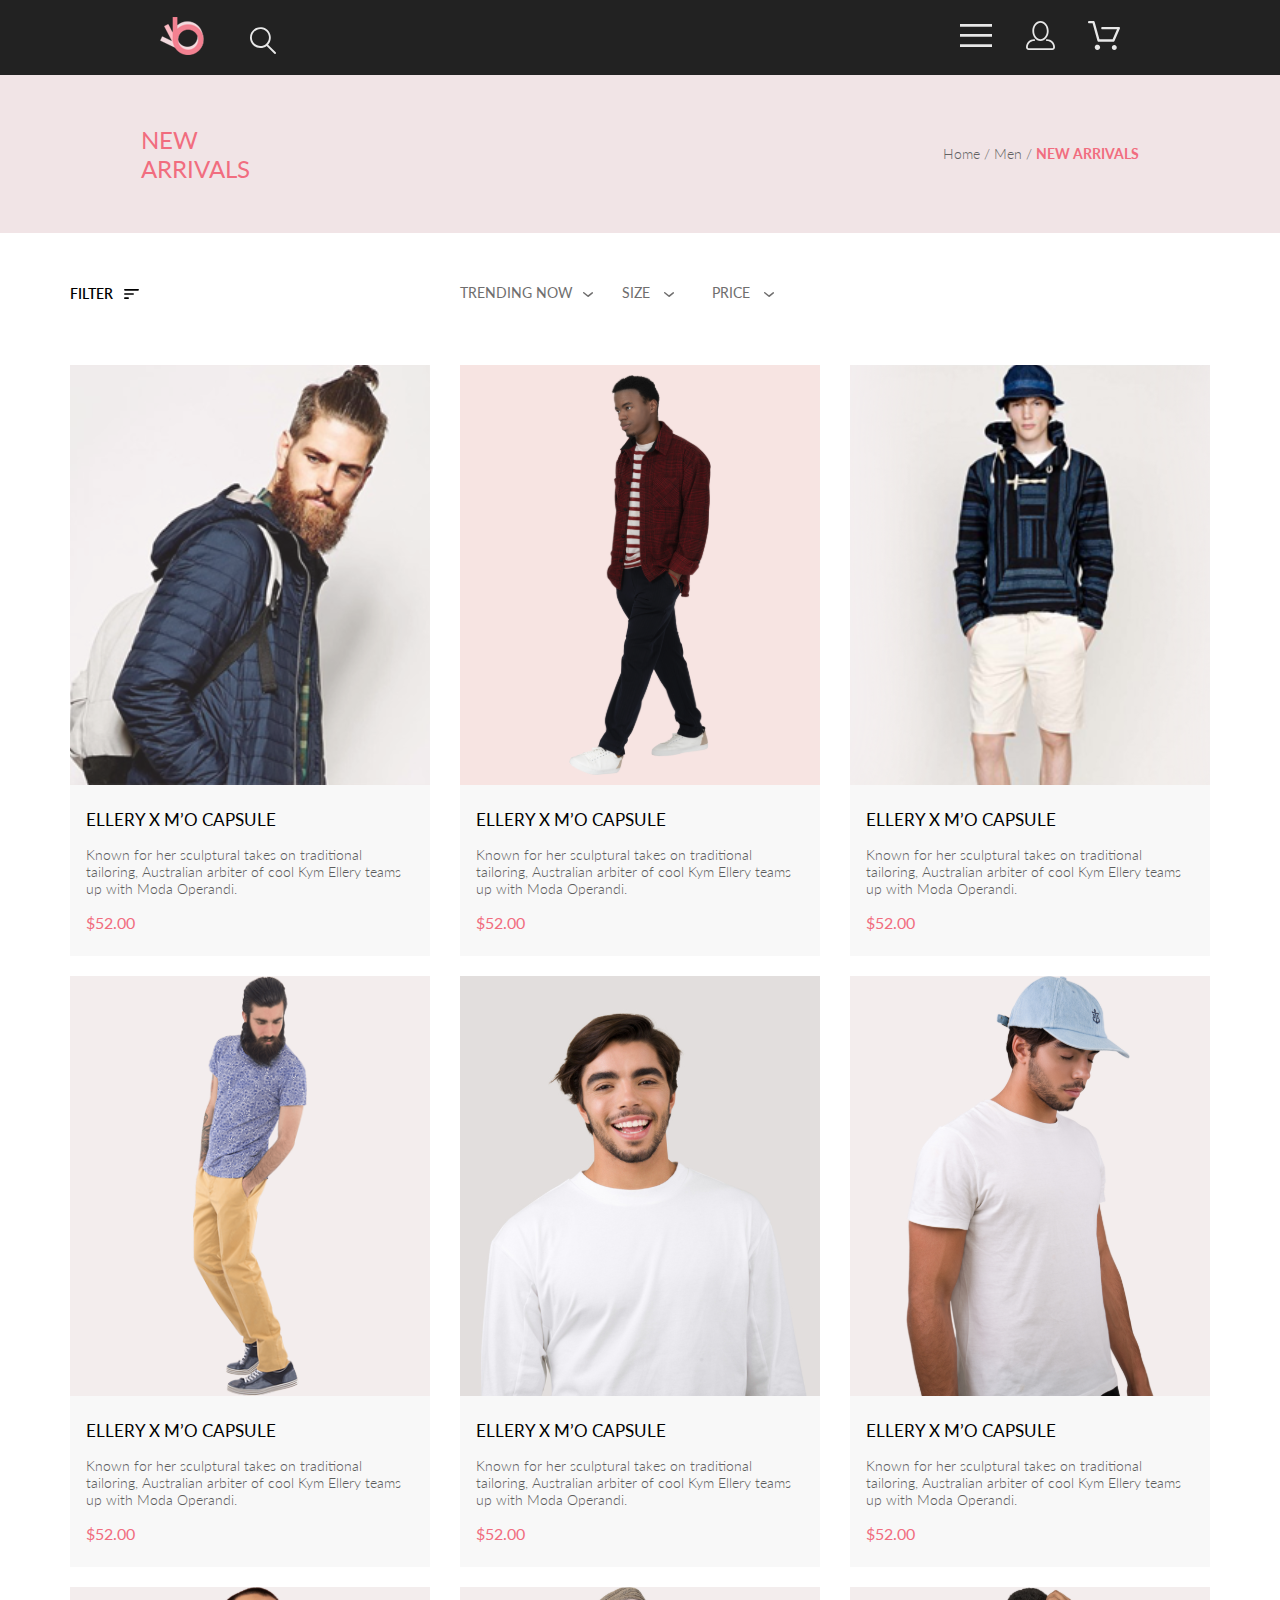
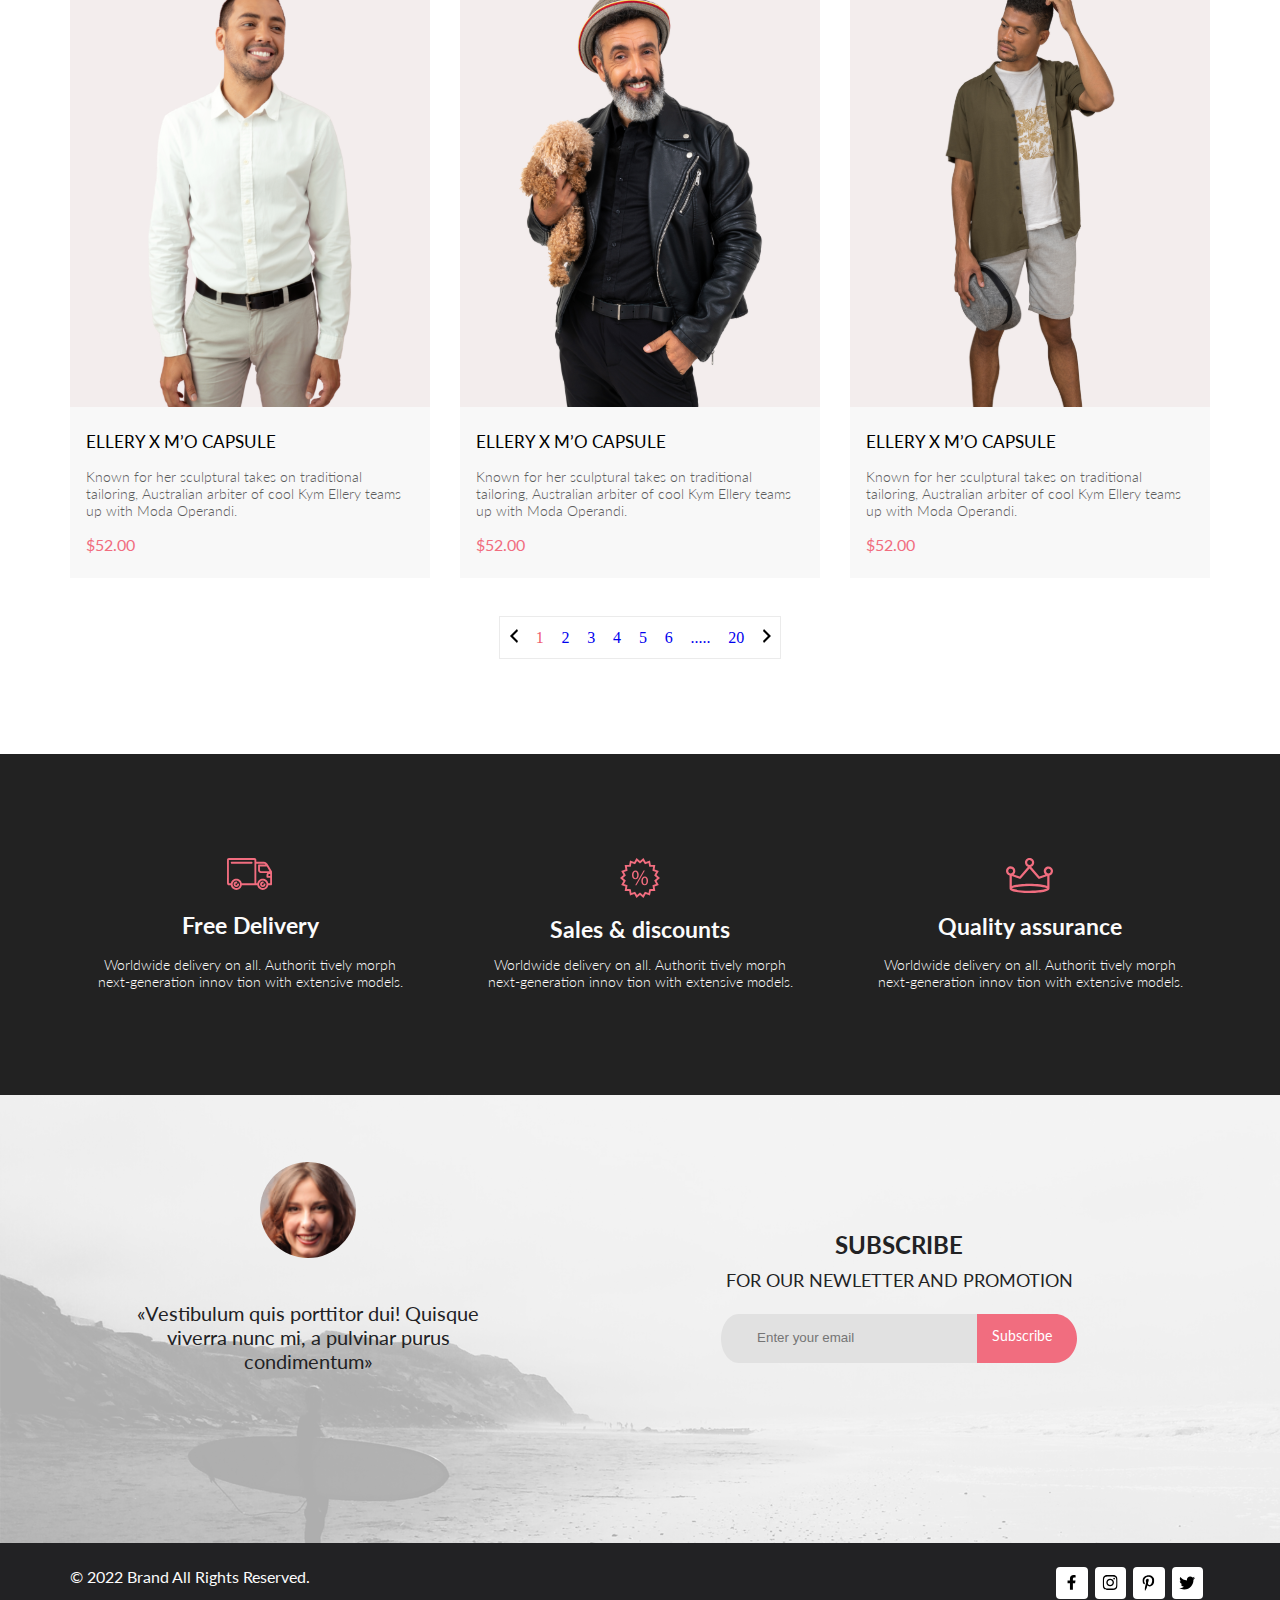
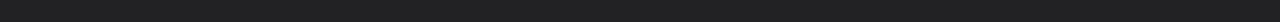
==== commit c13b9f06: "add page navigation of bottom content" ====
--- a/catalog.html
+++ b/catalog.html
@@ -469,9 +469,24 @@
                     </div>
                 </div>
             </div>
-            <div class="super_low_text">
-                <a class="ref_low_text" href="catalog.html">Browse All product</a>
-            </div>
+            <nav class="super_low_text">
+                <nav class="navigation_page_of_catalog">
+                    <a href="#" class="page_link_catalog0"><svg xmlns="http://www.w3.org/2000/svg" width="9" height="14" viewBox="0 0 9 14" fill="none">
+                        <path d="M8.99512 2L3.99512 7L8.99512 12L7.99512 14L0.995117 7L7.99512 0L8.99512 2Z" fill="black" />
+                    </svg></a>
+                    <a href="#" class="page_link_catalog1">1</a>
+                    <a href="#" class="page_link_catalog2">2</a>
+                    <a href="#" class="page_link_catalog3">3</a>
+                    <a href="#" class="page_link_catalog4">4</a>
+                    <a href="#" class="page_link_catalog5">5</a>
+                    <a href="#" class="page_link_catalog6">6</a>
+                    <a href="#" class="page_link_catalog...">.....</a>
+                    <a href="#" class="page_link_catalog20">20</a>
+                    <a href="#" class="page_link_catalog-1"><svg xmlns="http://www.w3.org/2000/svg" width="9" height="14" viewBox="0 0 9 14" fill="none">
+                        <path d="M0.994995 12L5.995 7L0.994995 2L1.995 0L8.995 7L1.995 14L0.994995 12Z" fill="black" />
+                    </svg></a>
+                </nav>
+            </nav>
             <div class="header_block options_height_background">
                 <div class="options">
                     <div class="items_option options_1">
--- a/style.css
+++ b/style.css
@@ -1204,6 +1204,20 @@
   aspect-ratio: "yes";
 }
 
+.navigation_page_of_catalog {
+  display: flex;
+  flex-wrap: wrap;
+  width: 282px;
+  height: 43px;
+  border: 1px solid #EBEBEB;
+  justify-content: space-around;
+  align-items: center;
+}
+
+.page_link_catalog1 {
+  color: #EF5B70;
+}
+
 /* =================================================================
 media */
 @media (min-width: 1241px) {
